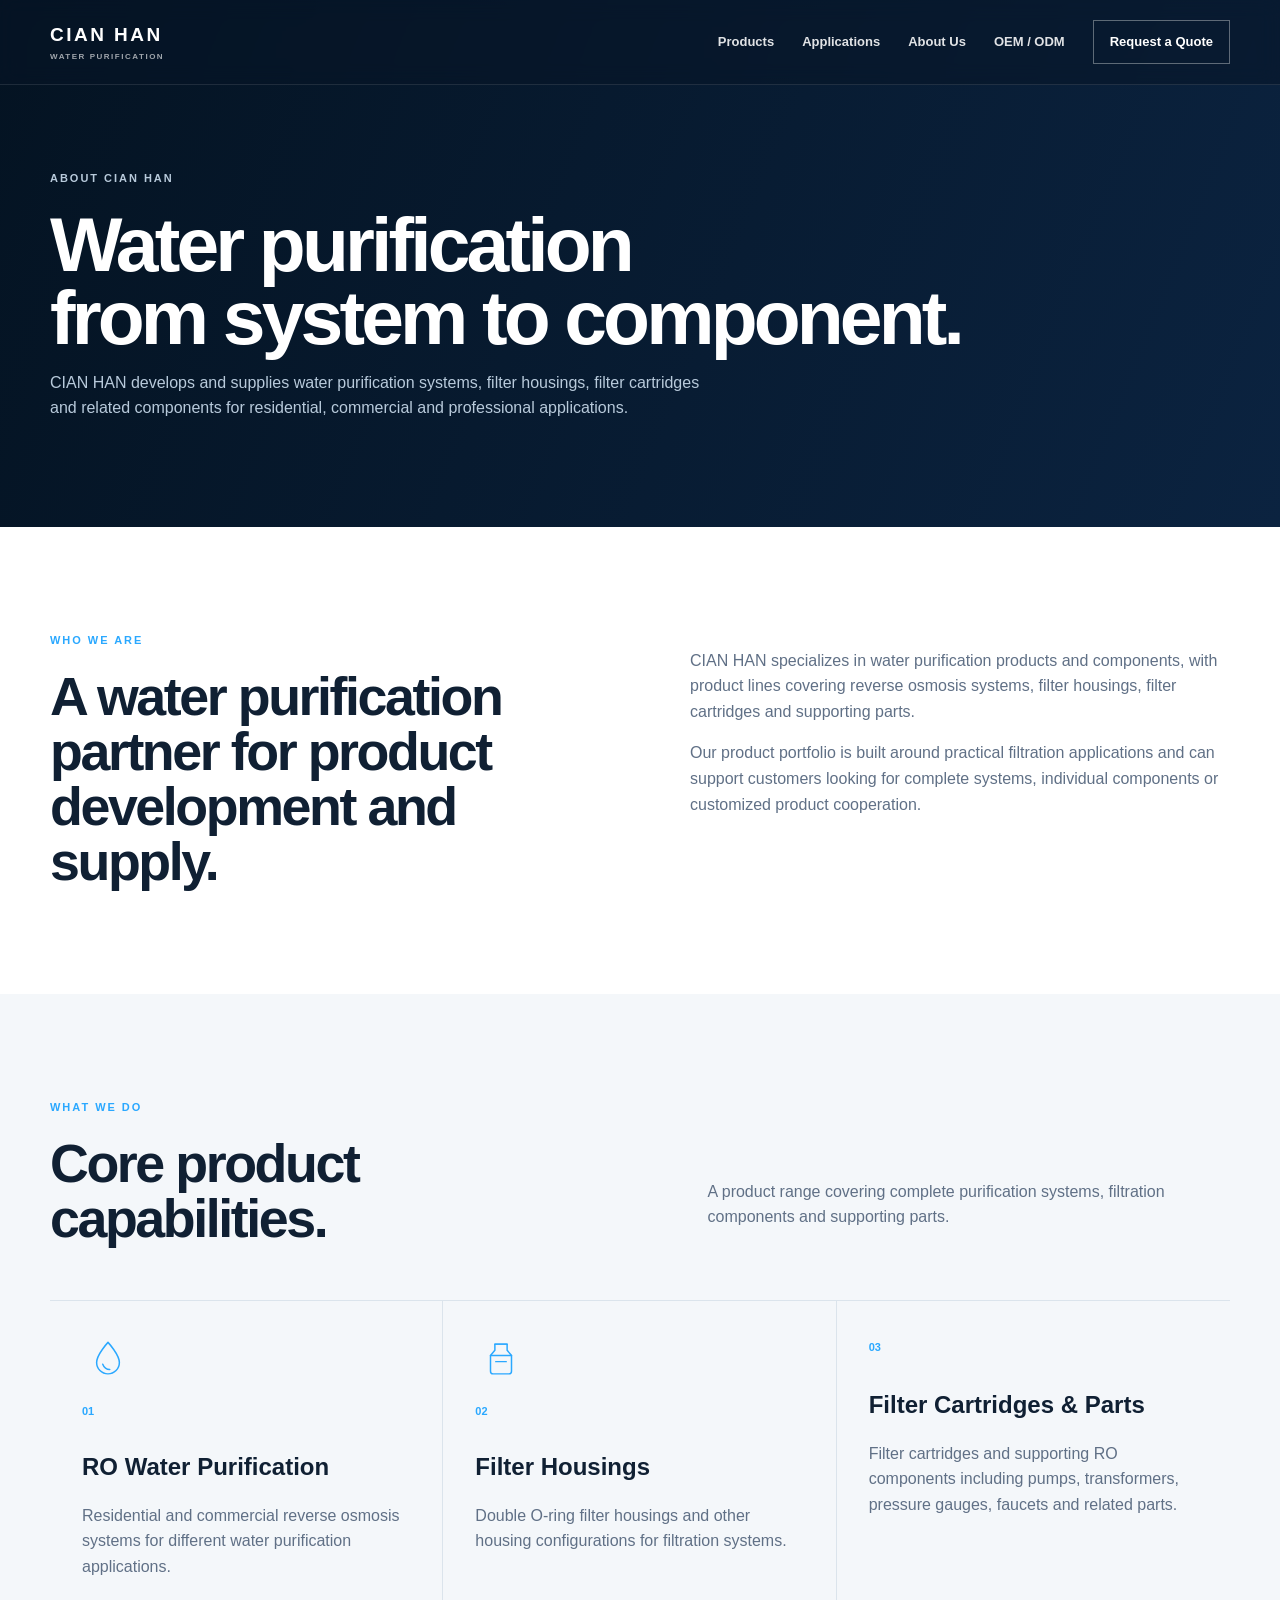
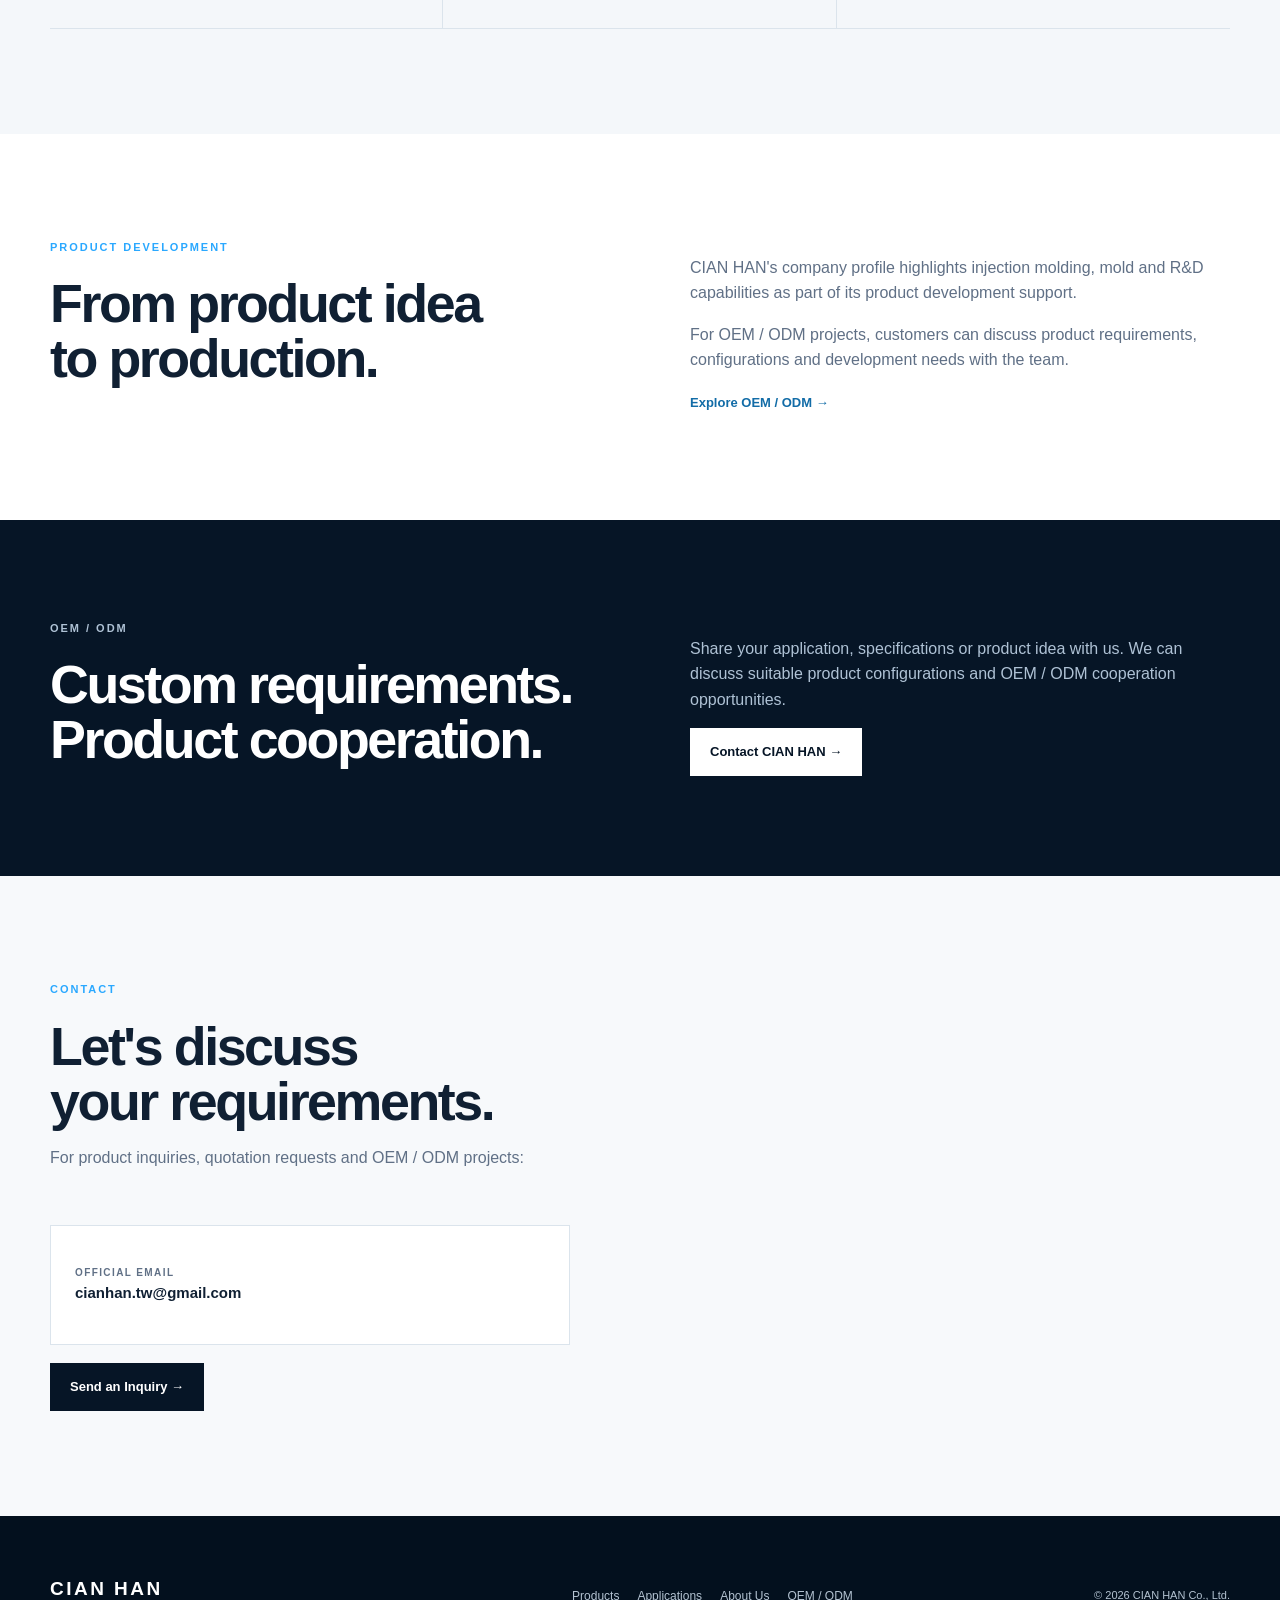
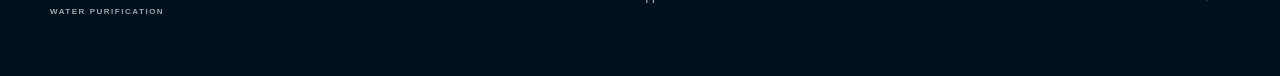
==== about.html @ 54ba876b "Add files via upload" ====
<!doctype html><html lang="en"><head><meta charset="utf-8"><meta name="viewport" content="width=device-width,initial-scale=1"><meta name="description" content="CIAN HAN develops and supplies water purification systems, filter housings, filter cartridges and OEM / ODM solutions."><title>About Us | CIAN HAN</title><link rel="stylesheet" href="style.css"></head><body><header class="site-header"><div class="container header-inner"><a class="brand" href="index.html"><span class="brand-main">CIAN HAN</span><span class="brand-sub">WATER PURIFICATION</span></a><button class="menu-toggle" aria-label="Open menu" aria-expanded="false"><span></span><span></span><span></span></button><nav class="site-nav"><a href="products.html">Products</a><a href="index.html#applications">Applications</a><a href="about.html">About Us</a><a href="oem.html">OEM / ODM</a><a class="nav-quote" href="index.html#contact">Request a Quote</a></nav></div></header><main><section class="products-hero"><div class="container"><p class="eyebrow">ABOUT CIAN HAN</p><h1>Water purification<br>from system to component.</h1><p>CIAN HAN develops and supplies water purification systems, filter housings, filter cartridges and related components for residential, commercial and professional applications.</p></div></section><section class="section"><div class="container split-section"><div><p class="section-label">WHO WE ARE</p><h2>A water purification partner for product development and supply.</h2></div><div class="split-copy"><p>CIAN HAN specializes in water purification products and components, with product lines covering reverse osmosis systems, filter housings, filter cartridges and supporting parts.</p><p>Our product portfolio is built around practical filtration applications and can support customers looking for complete systems, individual components or customized product cooperation.</p></div></div></section><section class="section applications-section"><div class="container"><div class="section-heading"><div><p class="section-label">WHAT WE DO</p><h2>Core product<br>capabilities.</h2></div><p class="section-intro">A product range covering complete purification systems, filtration components and supporting parts.</p></div><div class="application-grid"><article class="application-card"><div class="simple-icon" aria-hidden="true"><svg viewBox="0 0 48 48"><path d="M24 5S11 19 11 28a13 13 0 0 0 26 0C37 19 24 5 24 5Z"/><path d="M18 30c1.5 4 4.5 6 8 6"/></svg></div><span>01</span><h3>RO Water Purification</h3><p>Residential and commercial reverse osmosis systems for different water purification applications.</p></article><article class="application-card"><div class="simple-icon" aria-hidden="true"><svg viewBox="0 0 48 48"><path d="M17 7h14v7l5 6v18a3 3 0 0 1-3 3H15a3 3 0 0 1-3-3V20l5-6V7Z"/><path d="M12 20h24M17 7h14M18 27h12"/></svg></div><span>02</span><h3>Filter Housings</h3><p>Double O-ring filter housings and other housing configurations for filtration systems.</p></article><article class="application-card"><span>03</span><h3>Filter Cartridges & Parts</h3><p>Filter cartridges and supporting RO components including pumps, transformers, pressure gauges, faucets and related parts.</p></article></div></div></section><section class="section"><div class="container split-section"><div><p class="section-label">PRODUCT DEVELOPMENT</p><h2>From product idea<br>to production.</h2></div><div class="split-copy"><p>CIAN HAN's company profile highlights injection molding, mold and R&amp;D capabilities as part of its product development support.</p><p>For OEM / ODM projects, customers can discuss product requirements, configurations and development needs with the team.</p><a class="text-link" href="oem.html">Explore OEM / ODM →</a></div></div></section><section class="oem-section"><div class="container oem-inner"><div><p class="section-label">OEM / ODM</p><h2>Custom requirements.<br>Product cooperation.</h2></div><div><p>Share your application, specifications or product idea with us. We can discuss suitable product configurations and OEM / ODM cooperation opportunities.</p><a class="btn btn-light" href="mailto:cianhan.tw@gmail.com?subject=CIAN%20HAN%20OEM%20%2F%20ODM%20Inquiry">Contact CIAN HAN →</a></div></div></section><section class="section contact-section"><div class="container"><div class="contact-heading"><p class="section-label">CONTACT</p><h2>Let's discuss<br>your requirements.</h2><p>For product inquiries, quotation requests and OEM / ODM projects:</p></div><div class="contact-grid"><a class="contact-item" href="mailto:cianhan.tw@gmail.com"><span>OFFICIAL EMAIL</span><strong>cianhan.tw@gmail.com</strong></a></div><a class="btn contact-button" href="mailto:cianhan.tw@gmail.com?subject=CIAN%20HAN%20Inquiry">Send an Inquiry →</a></div></section></main><footer class="site-footer"><div class="container footer-inner"><a class="brand footer-brand" href="index.html"><span class="brand-main">CIAN HAN</span><span class="brand-sub">WATER PURIFICATION</span></a><div class="footer-links"><a href="products.html">Products</a><a href="index.html#applications">Applications</a><a href="about.html">About Us</a><a href="oem.html">OEM / ODM</a></div><p>© 2026 CIAN HAN Co., Ltd.</p></div></footer><script src="products-data.js"></script><script src="script.js"></script></body></html>
---- style.css ----
*{box-sizing:border-box}html{scroll-behavior:smooth}body{margin:0;font-family:Inter,ui-sans-serif,-apple-system,BlinkMacSystemFont,"Segoe UI",Roboto,Arial,sans-serif;color:#102033;background:#fff;line-height:1.6}a{color:inherit;text-decoration:none}.container{width:min(1180px,calc(100% - 48px));margin:auto}:root{--navy:#061526;--blue:#2aa8ff;--ink:#102033;--muted:#607086;--line:#dbe4ec;--light:#f4f7fa}.site-header{position:absolute;inset:0 0 auto;z-index:20;color:#fff;background:rgba(6,21,38,.5);border-bottom:1px solid rgba(255,255,255,.1);backdrop-filter:blur(10px)}.header-inner{min-height:84px;display:flex;align-items:center;justify-content:space-between;gap:40px}.brand{display:flex;flex-direction:column;gap:1px}.brand-main{font-size:19px;font-weight:800;letter-spacing:.13em}.brand-sub{font-size:8px;font-weight:700;letter-spacing:.19em;opacity:.62}.site-nav{display:flex;gap:28px;align-items:center;font-size:13px;font-weight:650}.site-nav a{opacity:.88}.site-nav a:hover{color:#8bcfff}.nav-quote{padding:11px 16px;border:1px solid rgba(255,255,255,.35);opacity:1!important}.menu-toggle{display:none;width:42px;height:42px;background:none;border:1px solid rgba(255,255,255,.3)}.menu-toggle span{display:block;height:1px;background:#fff;margin:5px}.hero{min-height:720px;position:relative;overflow:hidden;color:#fff;background:radial-gradient(circle at 75% 40%,rgba(37,125,194,.28),transparent 28%),linear-gradient(112deg,#041322,#071a30 45%,#0d3156)}.hero-grid{position:absolute;inset:0;opacity:.22;background-image:linear-gradient(rgba(255,255,255,.08) 1px,transparent 1px),linear-gradient(90deg,rgba(255,255,255,.08) 1px,transparent 1px);background-size:52px 52px}.hero-inner{position:relative;min-height:720px;display:grid;grid-template-columns:1fr .9fr;align-items:center;gap:60px;padding-top:84px}.hero-copy{padding:60px 0}.eyebrow,.section-label{margin:0 0 20px;color:var(--blue);font-size:11px;font-weight:800;letter-spacing:.18em}.hero h1{margin:0;font-size:clamp(52px,6vw,84px);line-height:.94;letter-spacing:-.055em}.hero-text{max-width:620px;margin:28px 0;color:#c5d5e7;font-size:16px;line-height:1.75}.hero-actions{display:flex;gap:10px;margin-top:38px;flex-wrap:wrap}.btn{display:inline-flex;align-items:center;justify-content:center;min-height:48px;padding:0 19px;font-size:13px;font-weight:750;border:1px solid transparent;transition:.2s}.btn:hover{transform:translateY(-2px)}.btn-primary{background:#fff;color:#03111f}.btn-primary span{margin-left:18px}.btn-ghost{color:#fff;border-color:rgba(255,255,255,.28)}.hero-note{color:#8fa9c3;font-size:12px}.hero-visual{position:relative;min-height:430px}.hero-visual:before,.hero-visual:after{content:"";position:absolute;border:1px solid rgba(139,207,255,.2);border-radius:50%}.hero-visual:before{width:430px;height:430px;right:6%;top:50%;transform:translateY(-50%)}.hero-visual:after{width:290px;height:290px;right:19%;top:50%;transform:translateY(-50%)}.hero-product{position:absolute;inset:10%;display:flex;align-items:center;justify-content:center;z-index:2}.hero-product img{max-width:75%;max-height:360px;object-fit:contain;filter:drop-shadow(0 25px 25px rgba(0,0,0,.28))}.facts{border-bottom:1px solid var(--line)}.facts-grid{display:grid;grid-template-columns:repeat(4,1fr);min-height:104px}.fact{display:flex;align-items:center;gap:14px;padding:20px 28px;border-right:1px solid var(--line)}.fact:first-child{padding-left:0}.fact:last-child{border:0}.fact strong{font-size:18px}.fact span{color:var(--muted);font-size:12px}.section{padding:105px 0}.section-heading{display:grid;grid-template-columns:1.05fr .95fr;gap:80px;align-items:end;margin-bottom:54px}.section-heading h2,.split-section h2,.oem-inner h2,.contact-heading h2{margin:0;font-size:clamp(38px,4.2vw,58px);line-height:1.02;letter-spacing:-.045em}.section-intro{max-width:480px;color:var(--muted)}.category-grid,.product-grid{display:grid;grid-template-columns:repeat(4,1fr);gap:14px}.category-card,.product-card{display:flex;flex-direction:column;border:1px solid var(--line);background:#fff;transition:.2s;overflow:hidden}.category-card{min-height:440px;background:var(--light);position:relative}.category-card:hover,.product-card:hover{transform:translateY(-4px);border-color:#9eb5c9}.card-number{position:absolute;top:18px;left:18px;z-index:2;color:var(--blue);font-size:11px;font-weight:800}.image-frame{height:250px;display:flex;align-items:center;justify-content:center;background:linear-gradient(135deg,#fff,#e8eef3);border-bottom:1px solid var(--line)}.image-frame img{width:100%;height:100%;object-fit:contain;padding:22px}.card-content,.product-info{padding:22px}.card-content{display:flex;flex:1;flex-direction:column}.card-content h3,.product-info h3{margin:0 0 9px;font-size:19px;line-height:1.15}.card-content p,.product-info p{margin:0;color:var(--muted);font-size:13px}.card-link{margin-top:auto;padding-top:18px;color:#126ca7;font-size:12px;font-weight:800}.featured{display:grid;grid-template-columns:190px 1fr auto;gap:30px;align-items:center;margin-top:15px;padding:25px 0;border-top:1px solid var(--line);border-bottom:1px solid var(--line)}.featured .section-label{margin-bottom:8px}.featured-category{margin:0;font-size:13px;font-weight:750}.model-list{display:flex;flex-wrap:wrap;gap:8px}.model-list span{padding:8px 11px;border:1px solid var(--line);color:var(--muted);font-size:11px;font-weight:700}.text-link{color:#126ca7;font-size:13px;font-weight:800}.applications-section{background:var(--light)}.application-grid{display:grid;grid-template-columns:repeat(3,1fr);border-top:1px solid var(--line);border-bottom:1px solid var(--line)}.application-card{min-height:260px;padding:32px;border-right:1px solid var(--line)}.application-card:last-child{border:0}.application-card>span{color:var(--blue);font-size:11px;font-weight:800}.application-card h3{margin:60px 0 10px;font-size:24px}.application-card p,.split-copy p,.oem-inner p,.contact-heading p:last-child{color:var(--muted)}.split-section,.oem-inner{display:grid;grid-template-columns:1fr 1fr;gap:100px}.split-copy{max-width:560px}.oem-section{padding:100px 0;color:#fff;background:var(--navy)}.oem-inner h2{color:#fff}.oem-inner p{max-width:510px;color:#afc2d5}.btn-light{background:#fff;color:var(--navy)}.contact-section{background:#f7f9fb}.contact-grid{display:grid;grid-template-columns:minmax(0,520px);gap:14px;margin-top:55px}.contact-item{min-height:120px;padding:24px;border:1px solid var(--line);background:#fff;display:flex;flex-direction:column;justify-content:center}.contact-item span{font-size:10px;font-weight:800;color:var(--muted);letter-spacing:.14em}.contact-item strong{font-size:15px}.contact-button{margin-top:18px;background:var(--navy);color:#fff}.site-footer{color:#b3c2d1;background:#03101e}.footer-inner{min-height:160px;display:grid;grid-template-columns:1fr 1fr auto;align-items:center;gap:30px}.footer-brand{color:#fff}.footer-links{display:flex;gap:18px;flex-wrap:wrap;font-size:12px}.footer-inner>p{font-size:11px}.products-hero{padding:170px 0 90px;color:#fff;background:linear-gradient(112deg,#041322,#0b2340)}.products-hero h1{margin:0;font-size:clamp(50px,6vw,78px);line-height:.95;letter-spacing:-.05em}.products-hero p{max-width:650px;color:#b8cadb}.catalog-nav{position:sticky;top:0;z-index:10;background:rgba(255,255,255,.96);border-bottom:1px solid var(--line);backdrop-filter:blur(10px)}.catalog-nav .container{display:flex;gap:24px;overflow:auto}.catalog-nav a{padding:16px 0;white-space:nowrap;color:var(--muted);font-size:12px;font-weight:800}.catalog-section{padding:78px 0 30px}.catalog-section h2{margin:0 0 8px;font-size:36px}.catalog-section>p{color:var(--muted);margin:0 0 28px}.product-code{color:#1880c1;font-size:10px;font-weight:800;letter-spacing:.1em}.product-info h3{margin-top:7px}.product-detail{padding:150px 0 100px}.detail-grid{display:grid;grid-template-columns:1fr 1fr;gap:70px}.detail-image{min-height:520px;background:var(--light);border:1px solid var(--line);display:flex;align-items:center;justify-content:center}.detail-image img{width:100%;height:100%;max-height:600px;object-fit:contain;padding:40px}.detail-copy h1{margin:0 0 18px;font-size:clamp(42px,5vw,68px);line-height:.98;letter-spacing:-.05em}.detail-copy>p:not(.section-label){color:var(--muted)}.detail-meta{margin-top:32px;border-top:1px solid var(--line)}.detail-meta div{display:flex;justify-content:space-between;gap:30px;padding:14px 0;border-bottom:1px solid var(--line);font-size:13px}.detail-meta span{color:var(--muted)}.back-link{display:inline-block;margin-bottom:35px;color:#126ca7;font-size:13px;font-weight:800}@media(max-width:980px){.site-nav{gap:18px}.hero-inner{grid-template-columns:1fr}.hero-visual{display:none}.category-grid,.product-grid{grid-template-columns:repeat(2,1fr)}.section-heading,.split-section,.oem-inner,.detail-grid{grid-template-columns:1fr;gap:30px}.application-grid{grid-template-columns:1fr}.application-card{border-right:0;border-bottom:1px solid var(--line)}.application-card:last-child{border:0}.featured{grid-template-columns:1fr}.contact-grid{grid-template-columns:1fr}.footer-inner{grid-template-columns:1fr;padding:38px 0}}@media(max-width:720px){.container{width:min(100% - 32px,1180px)}.header-inner{min-height:72px}.menu-toggle{display:block}.site-nav{position:absolute;top:72px;left:16px;right:16px;display:none;flex-direction:column;gap:0;padding:8px;background:rgba(3,16,30,.98)}.site-nav.is-open{display:flex}.site-nav a{padding:13px 14px}.hero,.hero-inner{min-height:680px}.hero h1{font-size:clamp(45px,13vw,68px)}.facts-grid{grid-template-columns:repeat(2,1fr)}.fact,.fact:first-child{padding:20px 16px}.fact:nth-child(2){border-right:0}.fact:nth-child(-n+2){border-bottom:1px solid var(--line)}.section{padding:76px 0}.category-grid,.product-grid{grid-template-columns:1fr}.products-hero{padding:130px 0 70px}.product-detail{padding-top:120px}}

.detail-copy h2{font-size:1.05rem;margin:28px 0 10px;color:#0b4f8a}

.simple-icon{width:52px;height:52px;margin-bottom:18px;color:#2aa8ff;display:flex;align-items:center;justify-content:center}.simple-icon svg{width:42px;height:42px;fill:none;stroke:currentColor;stroke-width:1.7;stroke-linecap:round;stroke-linejoin:round}.application-card .simple-icon + span{display:block}.application-card h3{margin-top:28px}
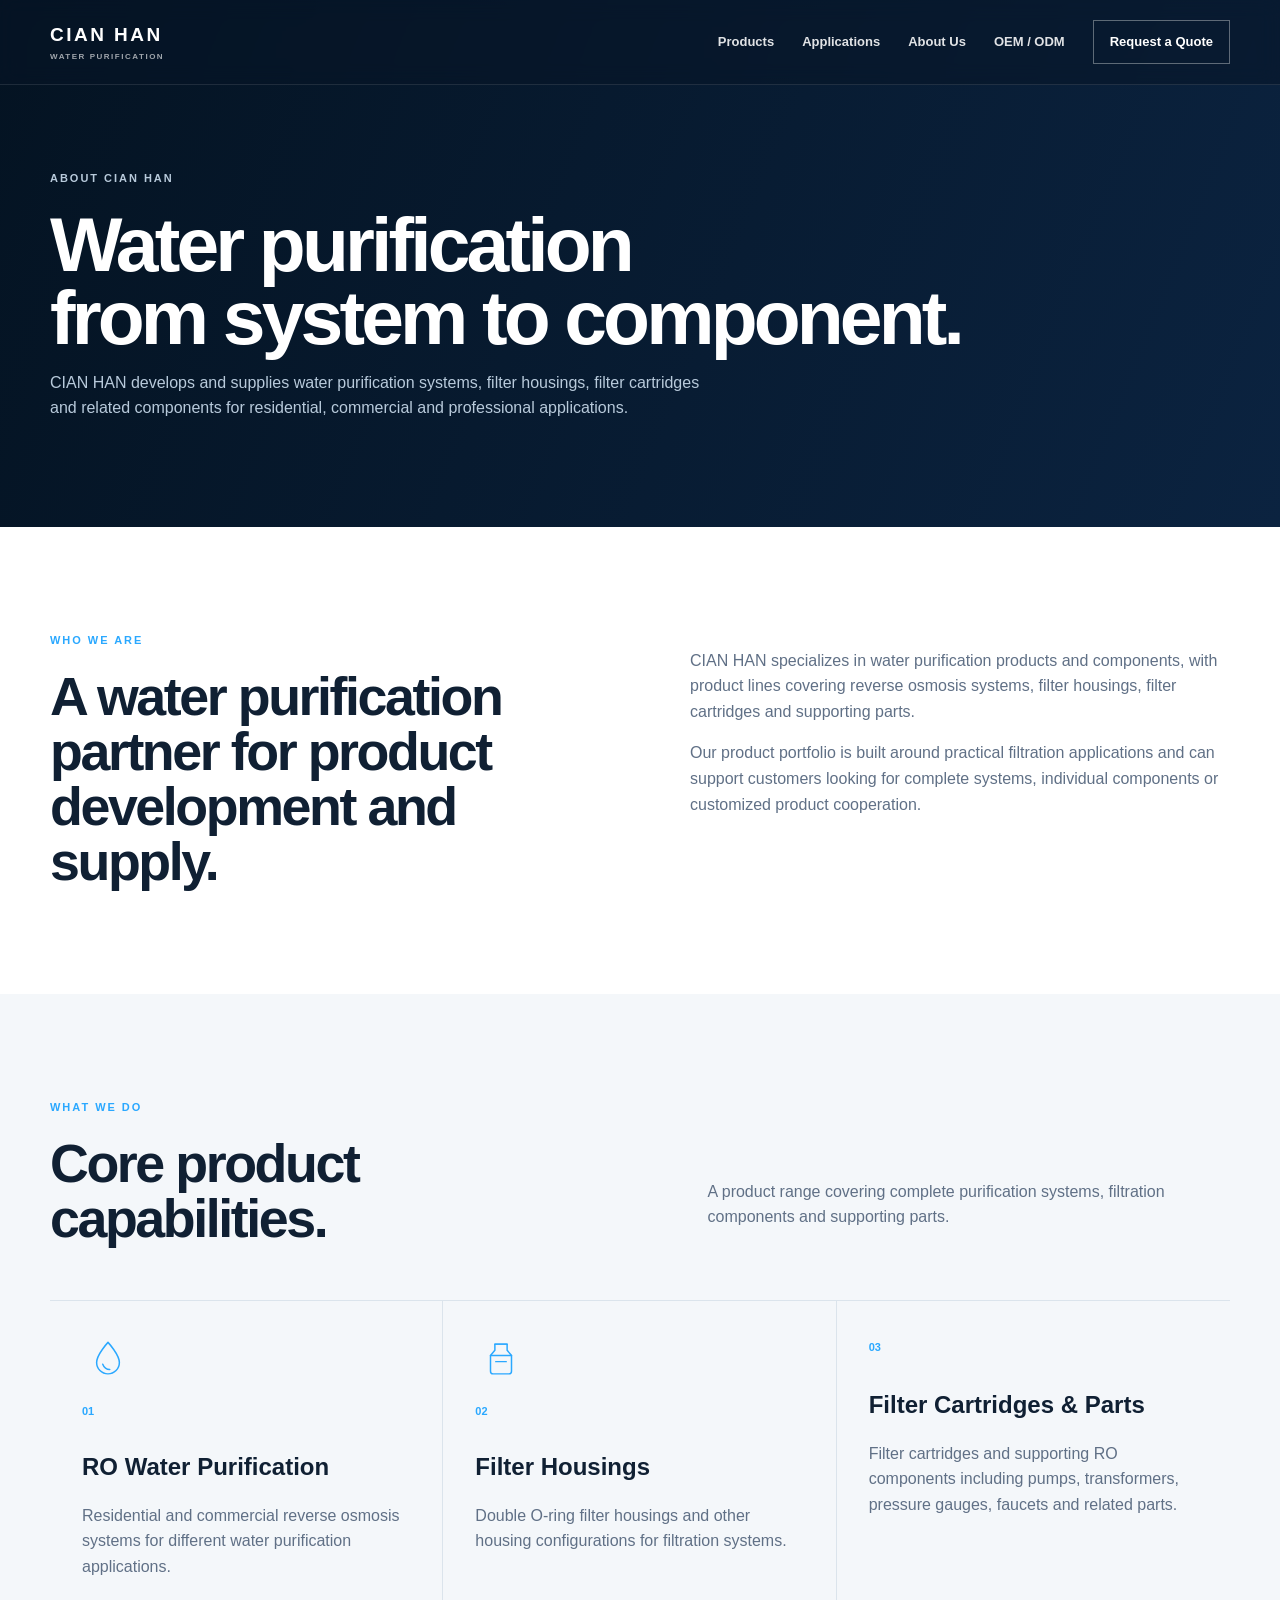
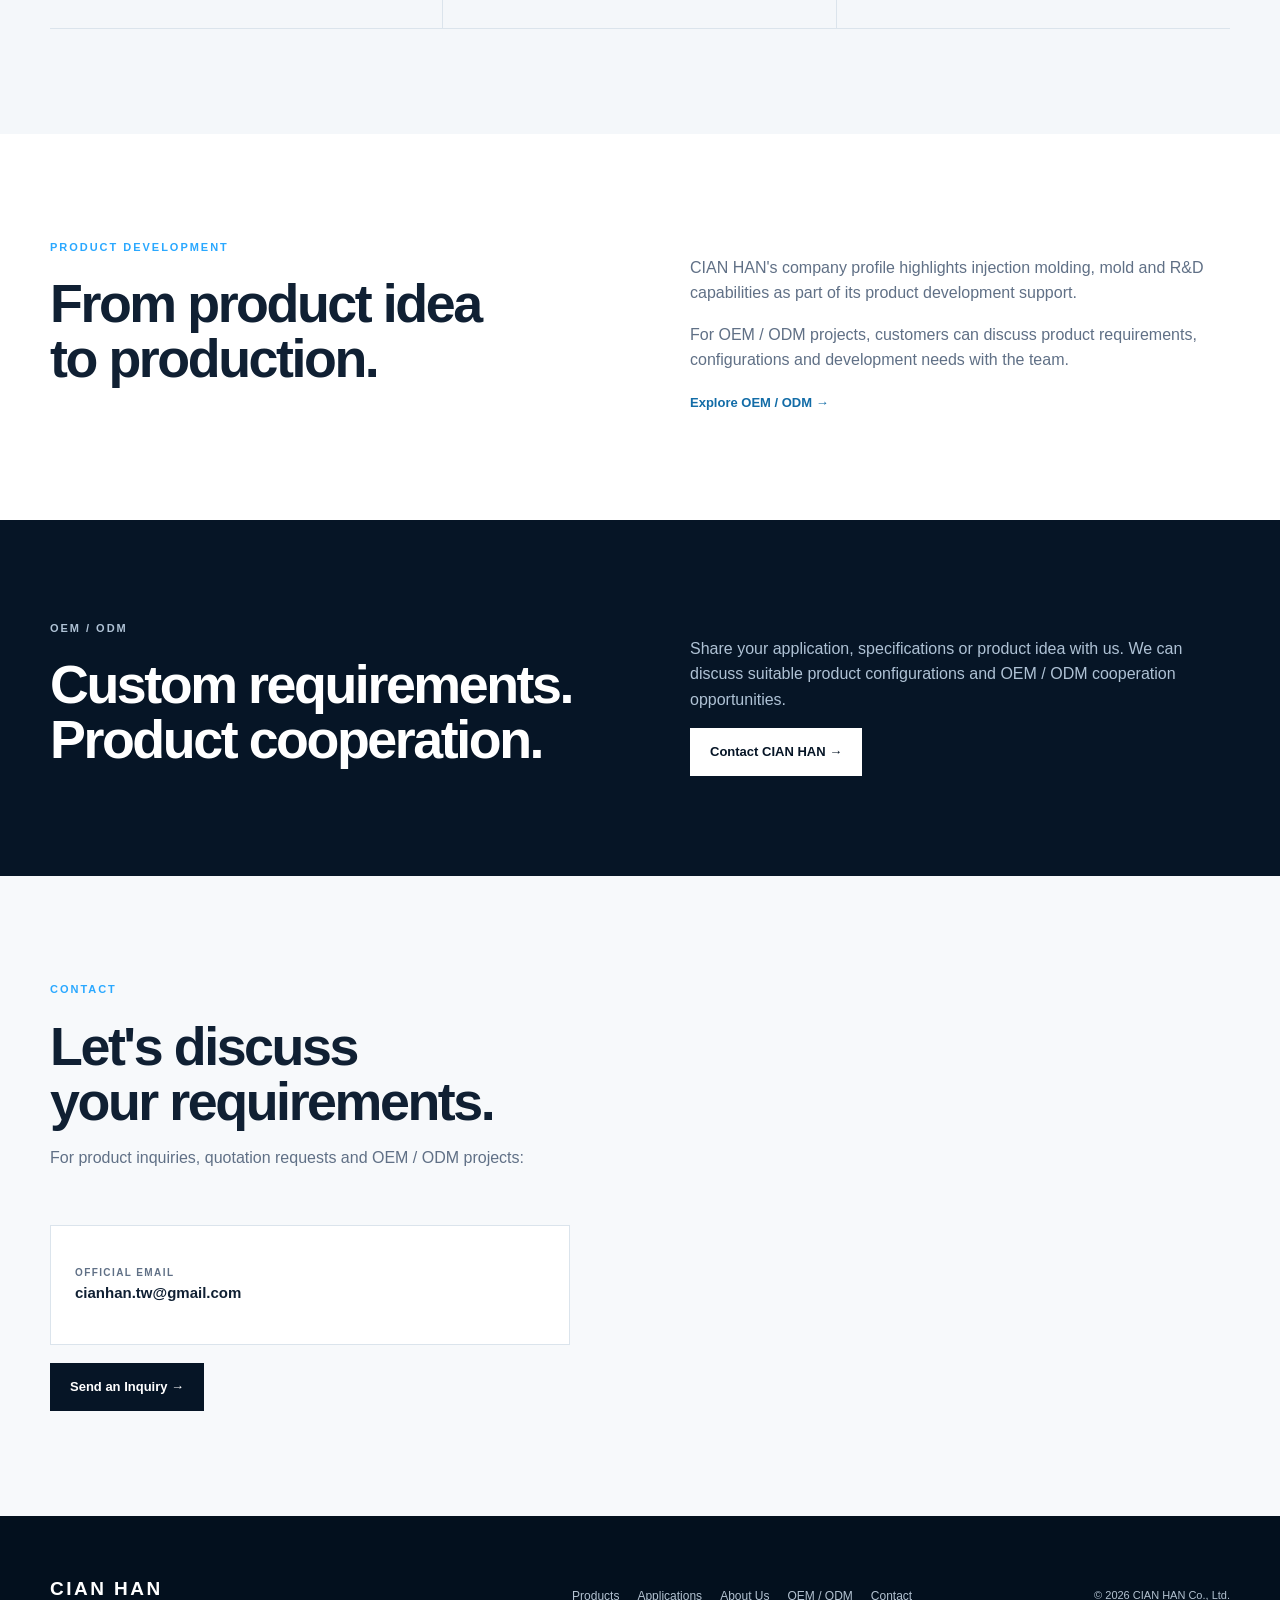
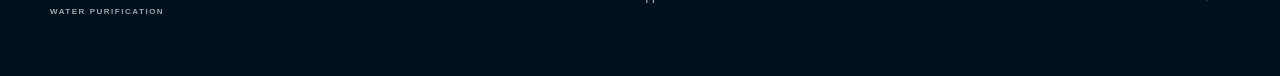
==== commit ee074e9e: "Add files via upload" ====
--- a/about.html
+++ b/about.html
@@ -1 +1 @@
-<!doctype html><html lang="en"><head><meta charset="utf-8"><meta name="viewport" content="width=device-width,initial-scale=1"><meta name="description" content="CIAN HAN develops and supplies water purification systems, filter housings, filter cartridges and OEM / ODM solutions."><title>About Us | CIAN HAN</title><link rel="stylesheet" href="style.css"></head><body><header class="site-header"><div class="container header-inner"><a class="brand" href="index.html"><span class="brand-main">CIAN HAN</span><span class="brand-sub">WATER PURIFICATION</span></a><button class="menu-toggle" aria-label="Open menu" aria-expanded="false"><span></span><span></span><span></span></button><nav class="site-nav"><a href="products.html">Products</a><a href="index.html#applications">Applications</a><a href="about.html">About Us</a><a href="oem.html">OEM / ODM</a><a class="nav-quote" href="index.html#contact">Request a Quote</a></nav></div></header><main><section class="products-hero"><div class="container"><p class="eyebrow">ABOUT CIAN HAN</p><h1>Water purification<br>from system to component.</h1><p>CIAN HAN develops and supplies water purification systems, filter housings, filter cartridges and related components for residential, commercial and professional applications.</p></div></section><section class="section"><div class="container split-section"><div><p class="section-label">WHO WE ARE</p><h2>A water purification partner for product development and supply.</h2></div><div class="split-copy"><p>CIAN HAN specializes in water purification products and components, with product lines covering reverse osmosis systems, filter housings, filter cartridges and supporting parts.</p><p>Our product portfolio is built around practical filtration applications and can support customers looking for complete systems, individual components or customized product cooperation.</p></div></div></section><section class="section applications-section"><div class="container"><div class="section-heading"><div><p class="section-label">WHAT WE DO</p><h2>Core product<br>capabilities.</h2></div><p class="section-intro">A product range covering complete purification systems, filtration components and supporting parts.</p></div><div class="application-grid"><article class="application-card"><div class="simple-icon" aria-hidden="true"><svg viewBox="0 0 48 48"><path d="M24 5S11 19 11 28a13 13 0 0 0 26 0C37 19 24 5 24 5Z"/><path d="M18 30c1.5 4 4.5 6 8 6"/></svg></div><span>01</span><h3>RO Water Purification</h3><p>Residential and commercial reverse osmosis systems for different water purification applications.</p></article><article class="application-card"><div class="simple-icon" aria-hidden="true"><svg viewBox="0 0 48 48"><path d="M17 7h14v7l5 6v18a3 3 0 0 1-3 3H15a3 3 0 0 1-3-3V20l5-6V7Z"/><path d="M12 20h24M17 7h14M18 27h12"/></svg></div><span>02</span><h3>Filter Housings</h3><p>Double O-ring filter housings and other housing configurations for filtration systems.</p></article><article class="application-card"><span>03</span><h3>Filter Cartridges & Parts</h3><p>Filter cartridges and supporting RO components including pumps, transformers, pressure gauges, faucets and related parts.</p></article></div></div></section><section class="section"><div class="container split-section"><div><p class="section-label">PRODUCT DEVELOPMENT</p><h2>From product idea<br>to production.</h2></div><div class="split-copy"><p>CIAN HAN's company profile highlights injection molding, mold and R&amp;D capabilities as part of its product development support.</p><p>For OEM / ODM projects, customers can discuss product requirements, configurations and development needs with the team.</p><a class="text-link" href="oem.html">Explore OEM / ODM →</a></div></div></section><section class="oem-section"><div class="container oem-inner"><div><p class="section-label">OEM / ODM</p><h2>Custom requirements.<br>Product cooperation.</h2></div><div><p>Share your application, specifications or product idea with us. We can discuss suitable product configurations and OEM / ODM cooperation opportunities.</p><a class="btn btn-light" href="mailto:cianhan.tw@gmail.com?subject=CIAN%20HAN%20OEM%20%2F%20ODM%20Inquiry">Contact CIAN HAN →</a></div></div></section><section class="section contact-section"><div class="container"><div class="contact-heading"><p class="section-label">CONTACT</p><h2>Let's discuss<br>your requirements.</h2><p>For product inquiries, quotation requests and OEM / ODM projects:</p></div><div class="contact-grid"><a class="contact-item" href="mailto:cianhan.tw@gmail.com"><span>OFFICIAL EMAIL</span><strong>cianhan.tw@gmail.com</strong></a></div><a class="btn contact-button" href="mailto:cianhan.tw@gmail.com?subject=CIAN%20HAN%20Inquiry">Send an Inquiry →</a></div></section></main><footer class="site-footer"><div class="container footer-inner"><a class="brand footer-brand" href="index.html"><span class="brand-main">CIAN HAN</span><span class="brand-sub">WATER PURIFICATION</span></a><div class="footer-links"><a href="products.html">Products</a><a href="index.html#applications">Applications</a><a href="about.html">About Us</a><a href="oem.html">OEM / ODM</a></div><p>© 2026 CIAN HAN Co., Ltd.</p></div></footer><script src="products-data.js"></script><script src="script.js"></script></body></html>+<!doctype html><html lang="en"><head><meta charset="utf-8"><meta name="viewport" content="width=device-width,initial-scale=1"><meta name="description" content="CIAN HAN develops and supplies water purification systems, filter housings, filter cartridges and OEM / ODM solutions."><title>About Us | CIAN HAN</title><link rel="stylesheet" href="style.css"></head><body><header class="site-header"><div class="container header-inner"><a class="brand" href="index.html"><span class="brand-main">CIAN HAN</span><span class="brand-sub">WATER PURIFICATION</span></a><button class="menu-toggle" aria-label="Open menu" aria-expanded="false"><span></span><span></span><span></span></button><nav class="site-nav"><a href="products.html">Products</a><a href="index.html#applications">Applications</a><a href="about.html">About Us</a><a href="oem.html">OEM / ODM</a><a class="nav-quote" href="contact.html">Request a Quote</a></nav></div></header><main><section class="products-hero"><div class="container"><p class="eyebrow">ABOUT CIAN HAN</p><h1>Water purification<br>from system to component.</h1><p>CIAN HAN develops and supplies water purification systems, filter housings, filter cartridges and related components for residential, commercial and professional applications.</p></div></section><section class="section"><div class="container split-section"><div><p class="section-label">WHO WE ARE</p><h2>A water purification partner for product development and supply.</h2></div><div class="split-copy"><p>CIAN HAN specializes in water purification products and components, with product lines covering reverse osmosis systems, filter housings, filter cartridges and supporting parts.</p><p>Our product portfolio is built around practical filtration applications and can support customers looking for complete systems, individual components or customized product cooperation.</p></div></div></section><section class="section applications-section"><div class="container"><div class="section-heading"><div><p class="section-label">WHAT WE DO</p><h2>Core product<br>capabilities.</h2></div><p class="section-intro">A product range covering complete purification systems, filtration components and supporting parts.</p></div><div class="application-grid"><article class="application-card"><div class="simple-icon" aria-hidden="true"><svg viewBox="0 0 48 48"><path d="M24 5S11 19 11 28a13 13 0 0 0 26 0C37 19 24 5 24 5Z"/><path d="M18 30c1.5 4 4.5 6 8 6"/></svg></div><span>01</span><h3>RO Water Purification</h3><p>Residential and commercial reverse osmosis systems for different water purification applications.</p></article><article class="application-card"><div class="simple-icon" aria-hidden="true"><svg viewBox="0 0 48 48"><path d="M17 7h14v7l5 6v18a3 3 0 0 1-3 3H15a3 3 0 0 1-3-3V20l5-6V7Z"/><path d="M12 20h24M17 7h14M18 27h12"/></svg></div><span>02</span><h3>Filter Housings</h3><p>Double O-ring filter housings and other housing configurations for filtration systems.</p></article><article class="application-card"><span>03</span><h3>Filter Cartridges & Parts</h3><p>Filter cartridges and supporting RO components including pumps, transformers, pressure gauges, faucets and related parts.</p></article></div></div></section><section class="section"><div class="container split-section"><div><p class="section-label">PRODUCT DEVELOPMENT</p><h2>From product idea<br>to production.</h2></div><div class="split-copy"><p>CIAN HAN's company profile highlights injection molding, mold and R&amp;D capabilities as part of its product development support.</p><p>For OEM / ODM projects, customers can discuss product requirements, configurations and development needs with the team.</p><a class="text-link" href="oem.html">Explore OEM / ODM →</a></div></div></section><section class="oem-section"><div class="container oem-inner"><div><p class="section-label">OEM / ODM</p><h2>Custom requirements.<br>Product cooperation.</h2></div><div><p>Share your application, specifications or product idea with us. We can discuss suitable product configurations and OEM / ODM cooperation opportunities.</p><a class="btn btn-light" href="mailto:cianhan.tw@gmail.com?subject=CIAN%20HAN%20OEM%20%2F%20ODM%20Inquiry">Contact CIAN HAN →</a></div></div></section><section class="section contact-section"><div class="container"><div class="contact-heading"><p class="section-label">CONTACT</p><h2>Let's discuss<br>your requirements.</h2><p>For product inquiries, quotation requests and OEM / ODM projects:</p></div><div class="contact-grid"><a class="contact-item" href="mailto:cianhan.tw@gmail.com"><span>OFFICIAL EMAIL</span><strong>cianhan.tw@gmail.com</strong></a></div><a class="btn contact-button" href="mailto:cianhan.tw@gmail.com?subject=CIAN%20HAN%20Inquiry">Send an Inquiry →</a></div></section></main><footer class="site-footer"><div class="container footer-inner"><a class="brand footer-brand" href="index.html"><span class="brand-main">CIAN HAN</span><span class="brand-sub">WATER PURIFICATION</span></a><div class="footer-links"><a href="products.html">Products</a><a href="index.html#applications">Applications</a><a href="about.html">About Us</a><a href="oem.html">OEM / ODM</a><a href="contact.html">Contact</a></div><p>© 2026 CIAN HAN Co., Ltd.</p></div></footer><script src="products-data.js"></script><script src="script.js"></script></body></html>
--- a/style.css
+++ b/style.css
@@ -3,3 +3,5 @@
 .detail-copy h2{font-size:1.05rem;margin:28px 0 10px;color:#0b4f8a}
 
 .simple-icon{width:52px;height:52px;margin-bottom:18px;color:#2aa8ff;display:flex;align-items:center;justify-content:center}.simple-icon svg{width:42px;height:42px;fill:none;stroke:currentColor;stroke-width:1.7;stroke-linecap:round;stroke-linejoin:round}.application-card .simple-icon + span{display:block}.application-card h3{margin-top:28px}
+
+.contact-page-grid{display:grid;grid-template-columns:1fr 1fr;gap:90px;align-items:center}.contact-lead{max-width:560px;color:var(--muted);font-size:15px;line-height:1.8}.contact-panel{padding:42px;border:1px solid var(--line);background:#fff;box-shadow:0 20px 50px rgba(6,21,38,.06)}.contact-panel>span{display:block;margin-top:8px;color:var(--muted);font-size:10px;font-weight:800;letter-spacing:.14em}.contact-panel>a:not(.btn){display:block;margin-top:10px;color:var(--ink);font-size:20px;font-weight:750}.contact-panel .contact-button{display:inline-flex;margin-top:28px}.contact-panel-icon{margin-bottom:5px}.contact-tips .application-card h3{margin-top:28px}@media(max-width:980px){.contact-page-grid{grid-template-columns:1fr;gap:35px}}
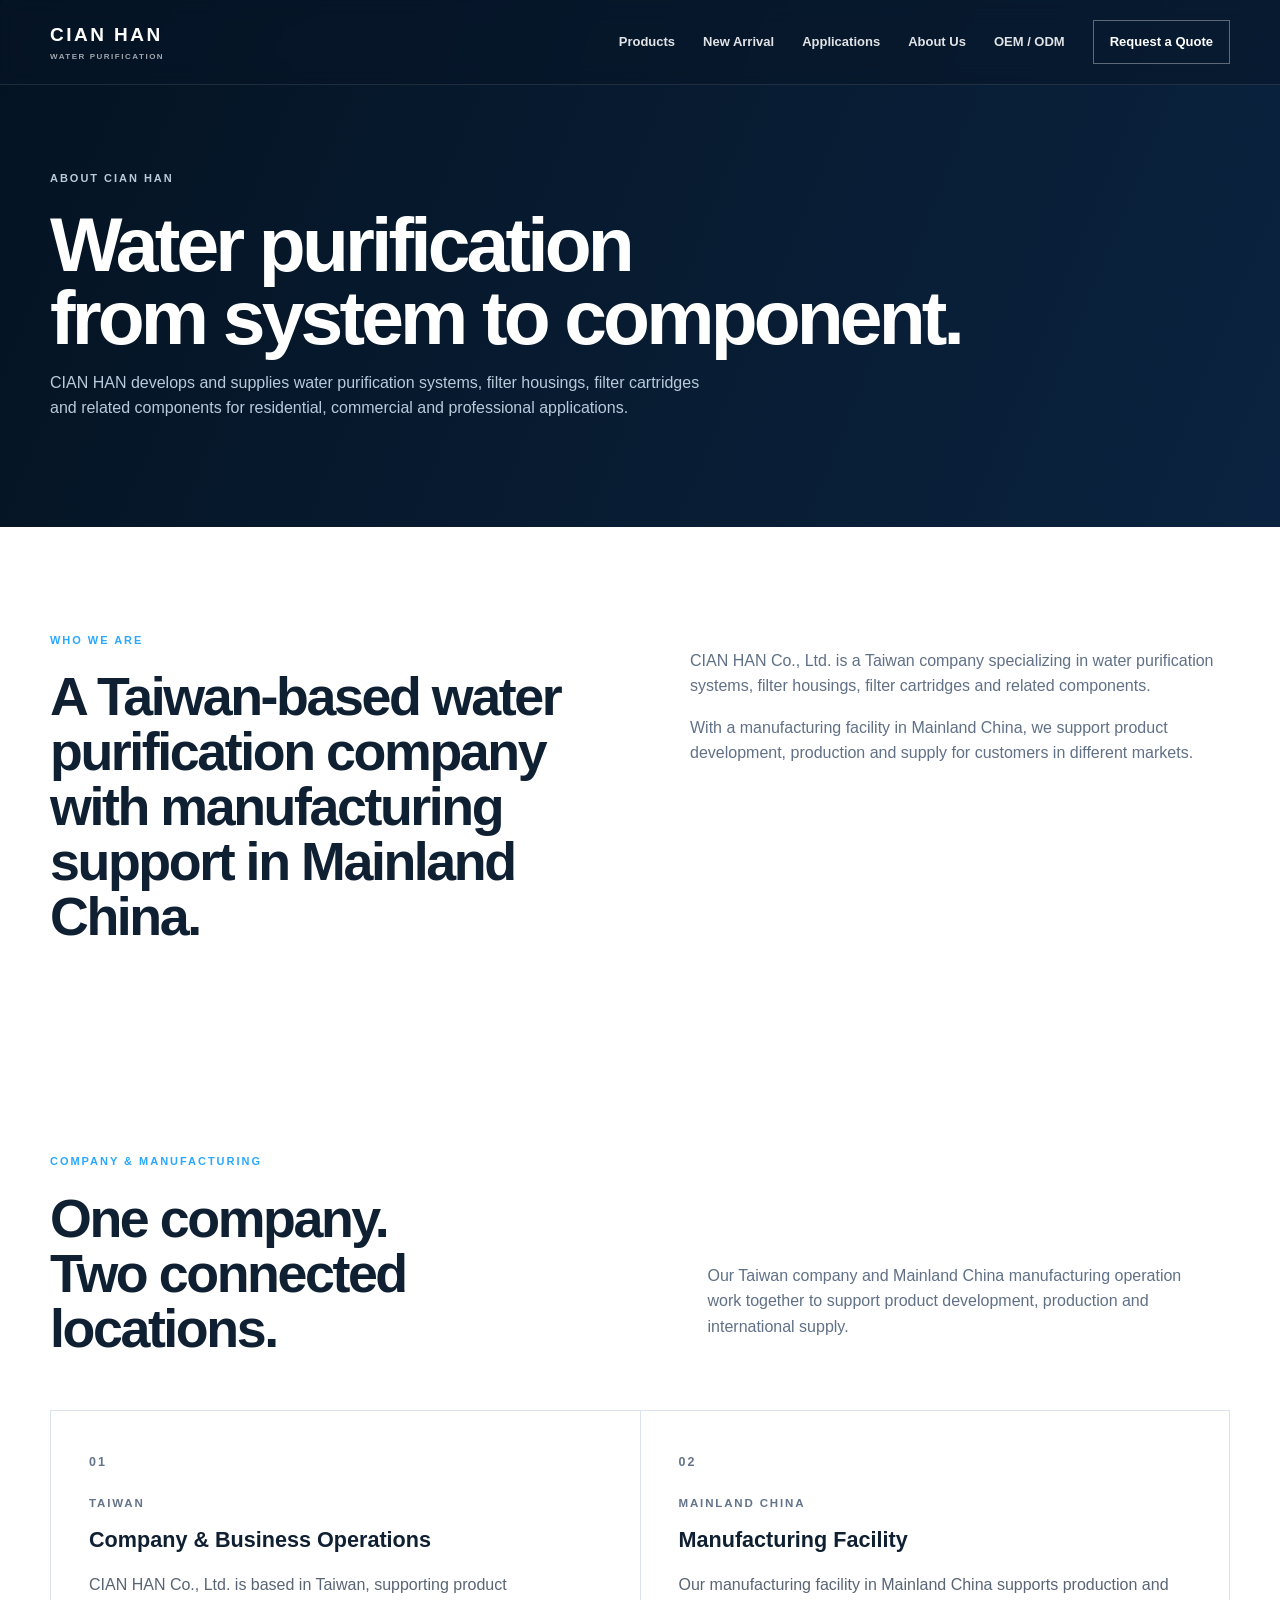
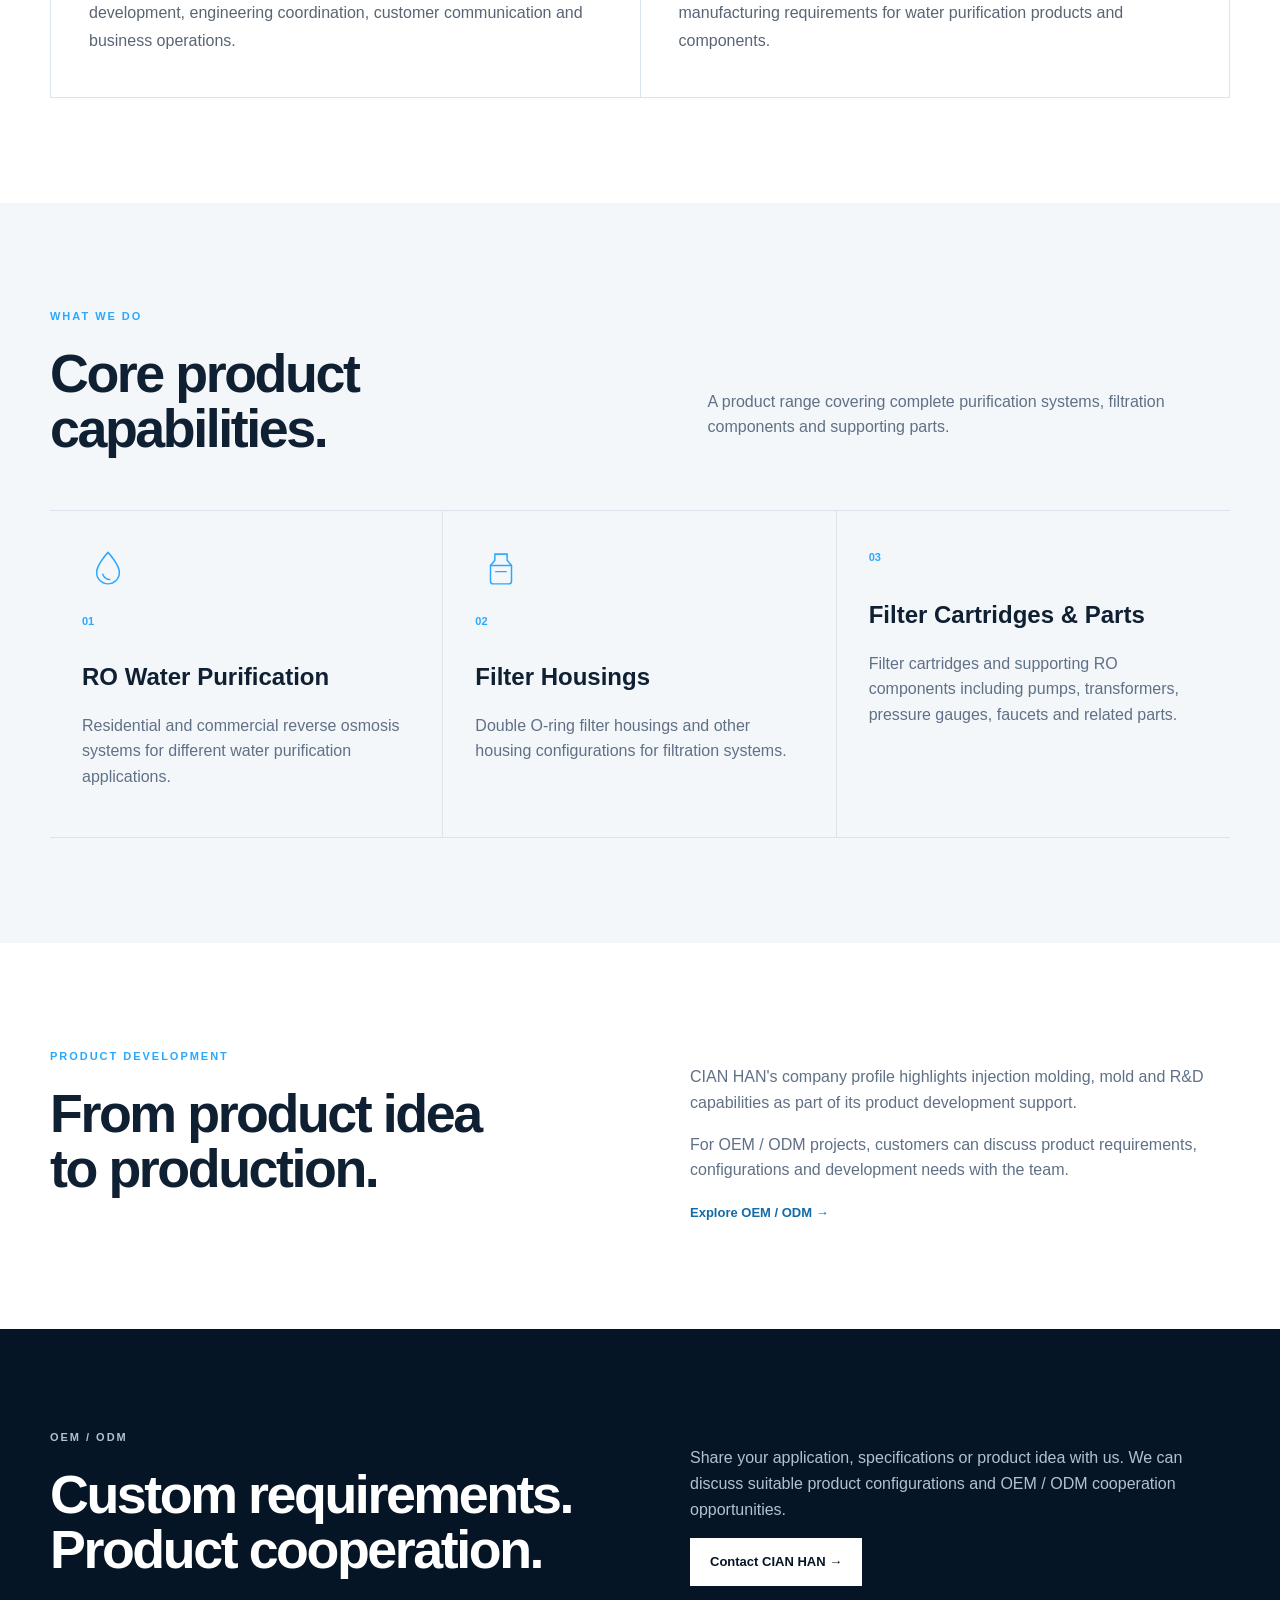
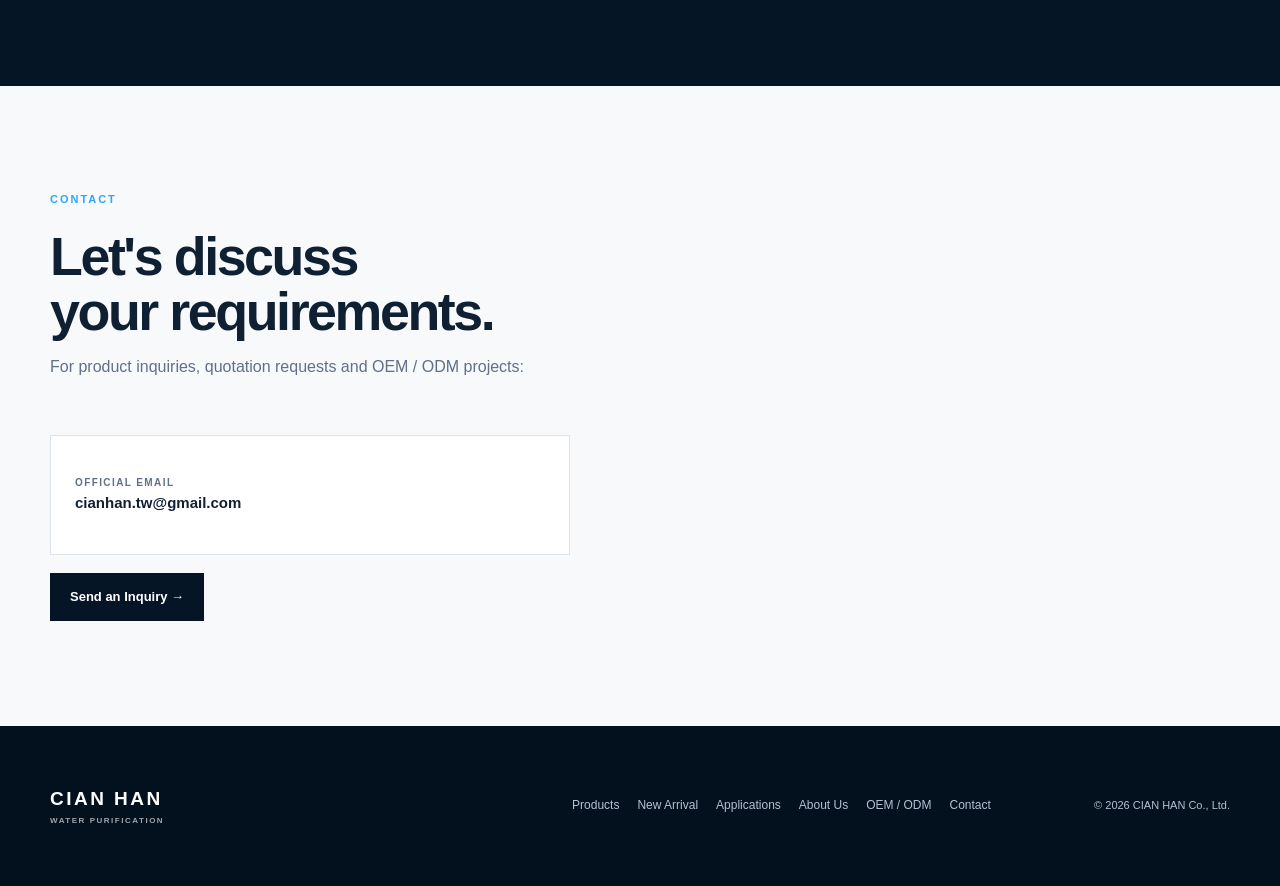
==== commit e976c784: "Add files via upload" ====
--- a/about.html
+++ b/about.html
@@ -1 +1 @@
-<!doctype html><html lang="en"><head><meta charset="utf-8"><meta name="viewport" content="width=device-width,initial-scale=1"><meta name="description" content="CIAN HAN develops and supplies water purification systems, filter housings, filter cartridges and OEM / ODM solutions."><title>About Us | CIAN HAN</title><link rel="stylesheet" href="style.css"></head><body><header class="site-header"><div class="container header-inner"><a class="brand" href="index.html"><span class="brand-main">CIAN HAN</span><span class="brand-sub">WATER PURIFICATION</span></a><button class="menu-toggle" aria-label="Open menu" aria-expanded="false"><span></span><span></span><span></span></button><nav class="site-nav"><a href="products.html">Products</a><a href="index.html#applications">Applications</a><a href="about.html">About Us</a><a href="oem.html">OEM / ODM</a><a class="nav-quote" href="contact.html">Request a Quote</a></nav></div></header><main><section class="products-hero"><div class="container"><p class="eyebrow">ABOUT CIAN HAN</p><h1>Water purification<br>from system to component.</h1><p>CIAN HAN develops and supplies water purification systems, filter housings, filter cartridges and related components for residential, commercial and professional applications.</p></div></section><section class="section"><div class="container split-section"><div><p class="section-label">WHO WE ARE</p><h2>A water purification partner for product development and supply.</h2></div><div class="split-copy"><p>CIAN HAN specializes in water purification products and components, with product lines covering reverse osmosis systems, filter housings, filter cartridges and supporting parts.</p><p>Our product portfolio is built around practical filtration applications and can support customers looking for complete systems, individual components or customized product cooperation.</p></div></div></section><section class="section applications-section"><div class="container"><div class="section-heading"><div><p class="section-label">WHAT WE DO</p><h2>Core product<br>capabilities.</h2></div><p class="section-intro">A product range covering complete purification systems, filtration components and supporting parts.</p></div><div class="application-grid"><article class="application-card"><div class="simple-icon" aria-hidden="true"><svg viewBox="0 0 48 48"><path d="M24 5S11 19 11 28a13 13 0 0 0 26 0C37 19 24 5 24 5Z"/><path d="M18 30c1.5 4 4.5 6 8 6"/></svg></div><span>01</span><h3>RO Water Purification</h3><p>Residential and commercial reverse osmosis systems for different water purification applications.</p></article><article class="application-card"><div class="simple-icon" aria-hidden="true"><svg viewBox="0 0 48 48"><path d="M17 7h14v7l5 6v18a3 3 0 0 1-3 3H15a3 3 0 0 1-3-3V20l5-6V7Z"/><path d="M12 20h24M17 7h14M18 27h12"/></svg></div><span>02</span><h3>Filter Housings</h3><p>Double O-ring filter housings and other housing configurations for filtration systems.</p></article><article class="application-card"><span>03</span><h3>Filter Cartridges & Parts</h3><p>Filter cartridges and supporting RO components including pumps, transformers, pressure gauges, faucets and related parts.</p></article></div></div></section><section class="section"><div class="container split-section"><div><p class="section-label">PRODUCT DEVELOPMENT</p><h2>From product idea<br>to production.</h2></div><div class="split-copy"><p>CIAN HAN's company profile highlights injection molding, mold and R&amp;D capabilities as part of its product development support.</p><p>For OEM / ODM projects, customers can discuss product requirements, configurations and development needs with the team.</p><a class="text-link" href="oem.html">Explore OEM / ODM →</a></div></div></section><section class="oem-section"><div class="container oem-inner"><div><p class="section-label">OEM / ODM</p><h2>Custom requirements.<br>Product cooperation.</h2></div><div><p>Share your application, specifications or product idea with us. We can discuss suitable product configurations and OEM / ODM cooperation opportunities.</p><a class="btn btn-light" href="mailto:cianhan.tw@gmail.com?subject=CIAN%20HAN%20OEM%20%2F%20ODM%20Inquiry">Contact CIAN HAN →</a></div></div></section><section class="section contact-section"><div class="container"><div class="contact-heading"><p class="section-label">CONTACT</p><h2>Let's discuss<br>your requirements.</h2><p>For product inquiries, quotation requests and OEM / ODM projects:</p></div><div class="contact-grid"><a class="contact-item" href="mailto:cianhan.tw@gmail.com"><span>OFFICIAL EMAIL</span><strong>cianhan.tw@gmail.com</strong></a></div><a class="btn contact-button" href="mailto:cianhan.tw@gmail.com?subject=CIAN%20HAN%20Inquiry">Send an Inquiry →</a></div></section></main><footer class="site-footer"><div class="container footer-inner"><a class="brand footer-brand" href="index.html"><span class="brand-main">CIAN HAN</span><span class="brand-sub">WATER PURIFICATION</span></a><div class="footer-links"><a href="products.html">Products</a><a href="index.html#applications">Applications</a><a href="about.html">About Us</a><a href="oem.html">OEM / ODM</a><a href="contact.html">Contact</a></div><p>© 2026 CIAN HAN Co., Ltd.</p></div></footer><script src="products-data.js"></script><script src="script.js"></script></body></html>+<!doctype html><html lang="en"><head><meta charset="utf-8"><meta name="viewport" content="width=device-width,initial-scale=1"><meta name="description" content="CIAN HAN develops and supplies water purification systems, filter housings, filter cartridges and OEM / ODM solutions."><title>About Us | CIAN HAN</title><link rel="stylesheet" href="style.css"></head><body><header class="site-header"><div class="container header-inner"><a class="brand" href="index.html"><span class="brand-main">CIAN HAN</span><span class="brand-sub">WATER PURIFICATION</span></a><button class="menu-toggle" aria-label="Open menu" aria-expanded="false"><span></span><span></span><span></span></button><nav class="site-nav"><a href="products.html">Products</a><a href="new-arrival.html">New Arrival</a><a href="index.html#applications">Applications</a><a href="about.html">About Us</a><a href="oem.html">OEM / ODM</a><a class="nav-quote" href="contact.html">Request a Quote</a></nav></div></header><main><section class="products-hero"><div class="container"><p class="eyebrow">ABOUT CIAN HAN</p><h1>Water purification<br>from system to component.</h1><p>CIAN HAN develops and supplies water purification systems, filter housings, filter cartridges and related components for residential, commercial and professional applications.</p></div></section><section class="section"><div class="container split-section"><div><p class="section-label">WHO WE ARE</p><h2>A Taiwan-based water purification company with manufacturing support in Mainland China.</h2></div><div class="split-copy"><p>CIAN HAN Co., Ltd. is a Taiwan company specializing in water purification systems, filter housings, filter cartridges and related components.</p><p>With a manufacturing facility in Mainland China, we support product development, production and supply for customers in different markets.</p></div></div></section><section class="section network-section"><div class="container"><div class="section-heading"><div><p class="section-label">COMPANY &amp; MANUFACTURING</p><h2>One company.<br>Two connected locations.</h2></div><p class="section-intro">Our Taiwan company and Mainland China manufacturing operation work together to support product development, production and international supply.</p></div><div class="network-grid"><article class="network-card"><div class="network-number">01</div><p class="network-label">TAIWAN</p><h3>Company &amp; Business Operations</h3><p>CIAN HAN Co., Ltd. is based in Taiwan, supporting product development, engineering coordination, customer communication and business operations.</p></article><article class="network-card"><div class="network-number">02</div><p class="network-label">MAINLAND CHINA</p><h3>Manufacturing Facility</h3><p>Our manufacturing facility in Mainland China supports production and manufacturing requirements for water purification products and components.</p></article></div></div></section><section class="section applications-section"><div class="container"><div class="section-heading"><div><p class="section-label">WHAT WE DO</p><h2>Core product<br>capabilities.</h2></div><p class="section-intro">A product range covering complete purification systems, filtration components and supporting parts.</p></div><div class="application-grid"><article class="application-card"><div class="simple-icon" aria-hidden="true"><svg viewBox="0 0 48 48"><path d="M24 5S11 19 11 28a13 13 0 0 0 26 0C37 19 24 5 24 5Z"/><path d="M18 30c1.5 4 4.5 6 8 6"/></svg></div><span>01</span><h3>RO Water Purification</h3><p>Residential and commercial reverse osmosis systems for different water purification applications.</p></article><article class="application-card"><div class="simple-icon" aria-hidden="true"><svg viewBox="0 0 48 48"><path d="M17 7h14v7l5 6v18a3 3 0 0 1-3 3H15a3 3 0 0 1-3-3V20l5-6V7Z"/><path d="M12 20h24M17 7h14M18 27h12"/></svg></div><span>02</span><h3>Filter Housings</h3><p>Double O-ring filter housings and other housing configurations for filtration systems.</p></article><article class="application-card"><span>03</span><h3>Filter Cartridges & Parts</h3><p>Filter cartridges and supporting RO components including pumps, transformers, pressure gauges, faucets and related parts.</p></article></div></div></section><section class="section"><div class="container split-section"><div><p class="section-label">PRODUCT DEVELOPMENT</p><h2>From product idea<br>to production.</h2></div><div class="split-copy"><p>CIAN HAN's company profile highlights injection molding, mold and R&amp;D capabilities as part of its product development support.</p><p>For OEM / ODM projects, customers can discuss product requirements, configurations and development needs with the team.</p><a class="text-link" href="oem.html">Explore OEM / ODM →</a></div></div></section><section class="oem-section"><div class="container oem-inner"><div><p class="section-label">OEM / ODM</p><h2>Custom requirements.<br>Product cooperation.</h2></div><div><p>Share your application, specifications or product idea with us. We can discuss suitable product configurations and OEM / ODM cooperation opportunities.</p><a class="btn btn-light" href="mailto:cianhan.tw@gmail.com?subject=CIAN%20HAN%20OEM%20%2F%20ODM%20Inquiry">Contact CIAN HAN →</a></div></div></section><section class="section contact-section"><div class="container"><div class="contact-heading"><p class="section-label">CONTACT</p><h2>Let's discuss<br>your requirements.</h2><p>For product inquiries, quotation requests and OEM / ODM projects:</p></div><div class="contact-grid"><a class="contact-item" href="mailto:cianhan.tw@gmail.com"><span>OFFICIAL EMAIL</span><strong>cianhan.tw@gmail.com</strong></a></div><a class="btn contact-button" href="mailto:cianhan.tw@gmail.com?subject=CIAN%20HAN%20Inquiry">Send an Inquiry →</a></div></section></main><footer class="site-footer"><div class="container footer-inner"><a class="brand footer-brand" href="index.html"><span class="brand-main">CIAN HAN</span><span class="brand-sub">WATER PURIFICATION</span></a><div class="footer-links"><a href="products.html">Products</a><a href="new-arrival.html">New Arrival</a><a href="index.html#applications">Applications</a><a href="about.html">About Us</a><a href="oem.html">OEM / ODM</a><a href="contact.html">Contact</a></div><p>© 2026 CIAN HAN Co., Ltd.</p></div></footer><script src="products-data.js"></script><script src="script.js"></script></body></html>
--- a/style.css
+++ b/style.css
@@ -5,3 +5,50 @@
 .simple-icon{width:52px;height:52px;margin-bottom:18px;color:#2aa8ff;display:flex;align-items:center;justify-content:center}.simple-icon svg{width:42px;height:42px;fill:none;stroke:currentColor;stroke-width:1.7;stroke-linecap:round;stroke-linejoin:round}.application-card .simple-icon + span{display:block}.application-card h3{margin-top:28px}
 
 .contact-page-grid{display:grid;grid-template-columns:1fr 1fr;gap:90px;align-items:center}.contact-lead{max-width:560px;color:var(--muted);font-size:15px;line-height:1.8}.contact-panel{padding:42px;border:1px solid var(--line);background:#fff;box-shadow:0 20px 50px rgba(6,21,38,.06)}.contact-panel>span{display:block;margin-top:8px;color:var(--muted);font-size:10px;font-weight:800;letter-spacing:.14em}.contact-panel>a:not(.btn){display:block;margin-top:10px;color:var(--ink);font-size:20px;font-weight:750}.contact-panel .contact-button{display:inline-flex;margin-top:28px}.contact-panel-icon{margin-bottom:5px}.contact-tips .application-card h3{margin-top:28px}@media(max-width:980px){.contact-page-grid{grid-template-columns:1fr;gap:35px}}
+
+.application-grid-5{grid-template-columns:repeat(5,1fr)}
+.application-grid-5 .application-card{padding:28px 24px;min-height:310px}
+.application-grid-5 .application-card h3{font-size:21px}
+@media(max-width:1180px){.application-grid-5{grid-template-columns:repeat(3,1fr)}}
+@media(max-width:720px){.application-grid-5{grid-template-columns:1fr}}
+
+/* Company & Manufacturing network */
+.network-grid{display:grid;grid-template-columns:repeat(2,minmax(0,1fr));gap:1px;background:var(--line,#d9dee5);border:1px solid var(--line,#d9dee5);margin-top:38px}
+.network-card{background:#fff;padding:42px 38px;min-height:245px}
+.network-number{font-size:.78rem;letter-spacing:.16em;font-weight:700;margin-bottom:22px;color:#64748b}
+.network-label{font-size:.72rem;letter-spacing:.16em;font-weight:700;color:#64748b;margin:0 0 10px}
+.network-card h3{font-size:1.35rem;margin:0 0 14px}
+.network-card p:last-child{max-width:560px;margin:0;color:#596574;line-height:1.75}
+@media(max-width:760px){.network-grid{grid-template-columns:1fr}.network-card{padding:32px 26px;min-height:auto}}
+
+.new-arrival-hero{background:linear-gradient(112deg,#041322,#0d3156)}
+.new-arrival-grid{display:grid;grid-template-columns:repeat(3,1fr);gap:16px}
+.new-arrival-card{min-height:430px;border:1px solid var(--line);background:#fff;display:flex;flex-direction:column;position:relative;overflow:hidden;transition:.2s}
+.new-arrival-card:hover{transform:translateY(-4px);border-color:#9eb5c9}
+.new-arrival-badge{position:absolute;top:18px;right:18px;padding:6px 9px;background:var(--navy);color:#fff;font-size:9px;font-weight:800;letter-spacing:.13em}
+.new-arrival-placeholder-icon{height:250px;background:linear-gradient(135deg,#f7fafc,#e8eef3);display:flex;align-items:center;justify-content:center;border-bottom:1px solid var(--line);color:#8fa9bb}
+.new-arrival-placeholder-icon svg{width:56px;height:56px;fill:none;stroke:currentColor;stroke-width:1.5;stroke-linecap:round;stroke-linejoin:round}
+.new-arrival-card>div:last-child{padding:25px}.new-arrival-card h3{margin:6px 0 10px;font-size:24px}.new-arrival-card p:not(.product-code){margin:0;color:var(--muted);font-size:13px}.new-arrival-cta{display:flex;align-items:center;justify-content:space-between;gap:40px;padding:42px;background:#fff;border:1px solid var(--line)}
+.new-arrival-cta h3{margin:7px 0 10px;font-size:28px;letter-spacing:-.03em}.new-arrival-cta p{margin:0;color:var(--muted);max-width:650px}.new-arrival-cta-label{color:var(--blue);font-size:10px;font-weight:800;letter-spacing:.16em}
+@media(max-width:980px){.new-arrival-grid{grid-template-columns:1fr 1fr}.new-arrival-cta{flex-direction:column;align-items:flex-start}}
+@media(max-width:720px){.new-arrival-grid{grid-template-columns:1fr}.new-arrival-cta{padding:28px}.new-arrival-cta h3{font-size:24px}}
+
+/* New Arrival — V9.9 */
+.new-arrival-products{padding-top:96px}
+.arrival-feature{display:grid;grid-template-columns:minmax(0,1.05fr) minmax(360px,.95fr);gap:64px;align-items:center;margin-top:72px;padding:34px;border:1px solid var(--line);background:#fff;border-radius:4px;box-shadow:0 16px 40px rgba(6,21,38,.05)}
+.arrival-feature-reverse{grid-template-columns:minmax(360px,.95fr) minmax(0,1.05fr)}
+.arrival-feature-reverse .arrival-image-wrap{order:2}.arrival-feature-reverse .arrival-content{order:1}
+.arrival-image-wrap{position:relative;min-height:480px;background:#eef0ef;display:flex;align-items:center;justify-content:center;overflow:hidden;border-radius:2px}
+.arrival-image-wrap img{display:block;width:100%;height:100%;max-height:560px;object-fit:contain}
+.arrival-feature:first-of-type .arrival-image-wrap{background:#0f1214}
+.arrival-feature:nth-of-type(3) .arrival-image-wrap{background:#15191b;padding:22px}
+.new-arrival-badge{position:absolute;left:20px;top:20px;z-index:2;padding:7px 12px;background:#8bd52b;color:#0c1113;font-size:11px;font-weight:800;letter-spacing:.14em}
+.arrival-content{padding:18px 20px}
+.arrival-content h3{font-size:42px;line-height:1.05;margin:8px 0 20px;letter-spacing:-.03em}
+.arrival-lead{font-size:17px;line-height:1.75;color:var(--muted);max-width:560px}
+.arrival-specs{margin:34px 0 30px;border-top:1px solid var(--line)}
+.arrival-specs div{display:flex;justify-content:space-between;gap:24px;padding:15px 0;border-bottom:1px solid var(--line)}
+.arrival-specs span{color:var(--muted);font-size:13px}.arrival-specs strong{color:var(--ink);font-size:14px;text-align:right;font-weight:600}
+.arrival-actions{padding-top:4px}
+@media(max-width:900px){.arrival-feature,.arrival-feature-reverse{grid-template-columns:1fr;gap:28px;padding:20px;margin-top:46px}.arrival-feature-reverse .arrival-image-wrap,.arrival-feature-reverse .arrival-content{order:initial}.arrival-image-wrap{min-height:360px}.arrival-content{padding:8px 4px}.arrival-content h3{font-size:34px}}
+@media(max-width:560px){.arrival-image-wrap{min-height:280px}.arrival-content h3{font-size:29px}.arrival-lead{font-size:15px}.arrival-specs div{display:block}.arrival-specs strong{display:block;text-align:left;margin-top:5px}.new-arrival-products{padding-top:70px}}
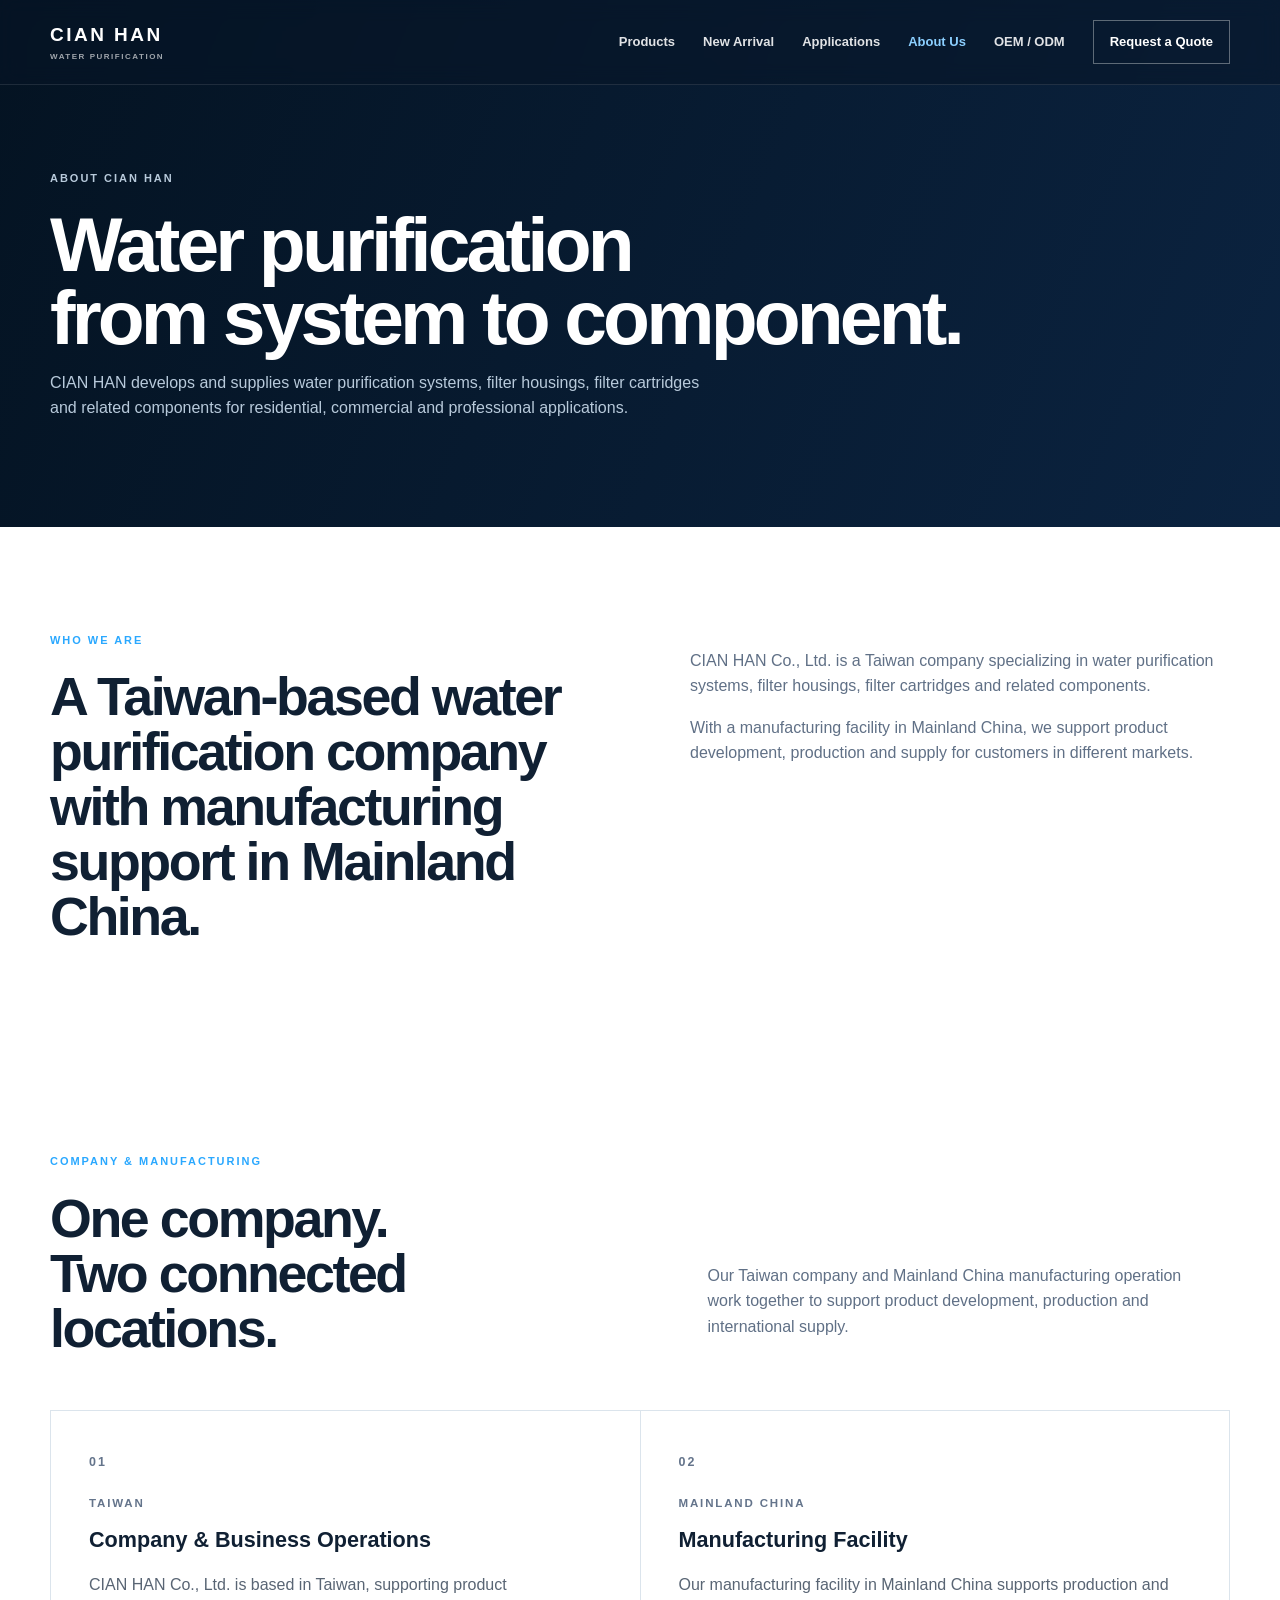
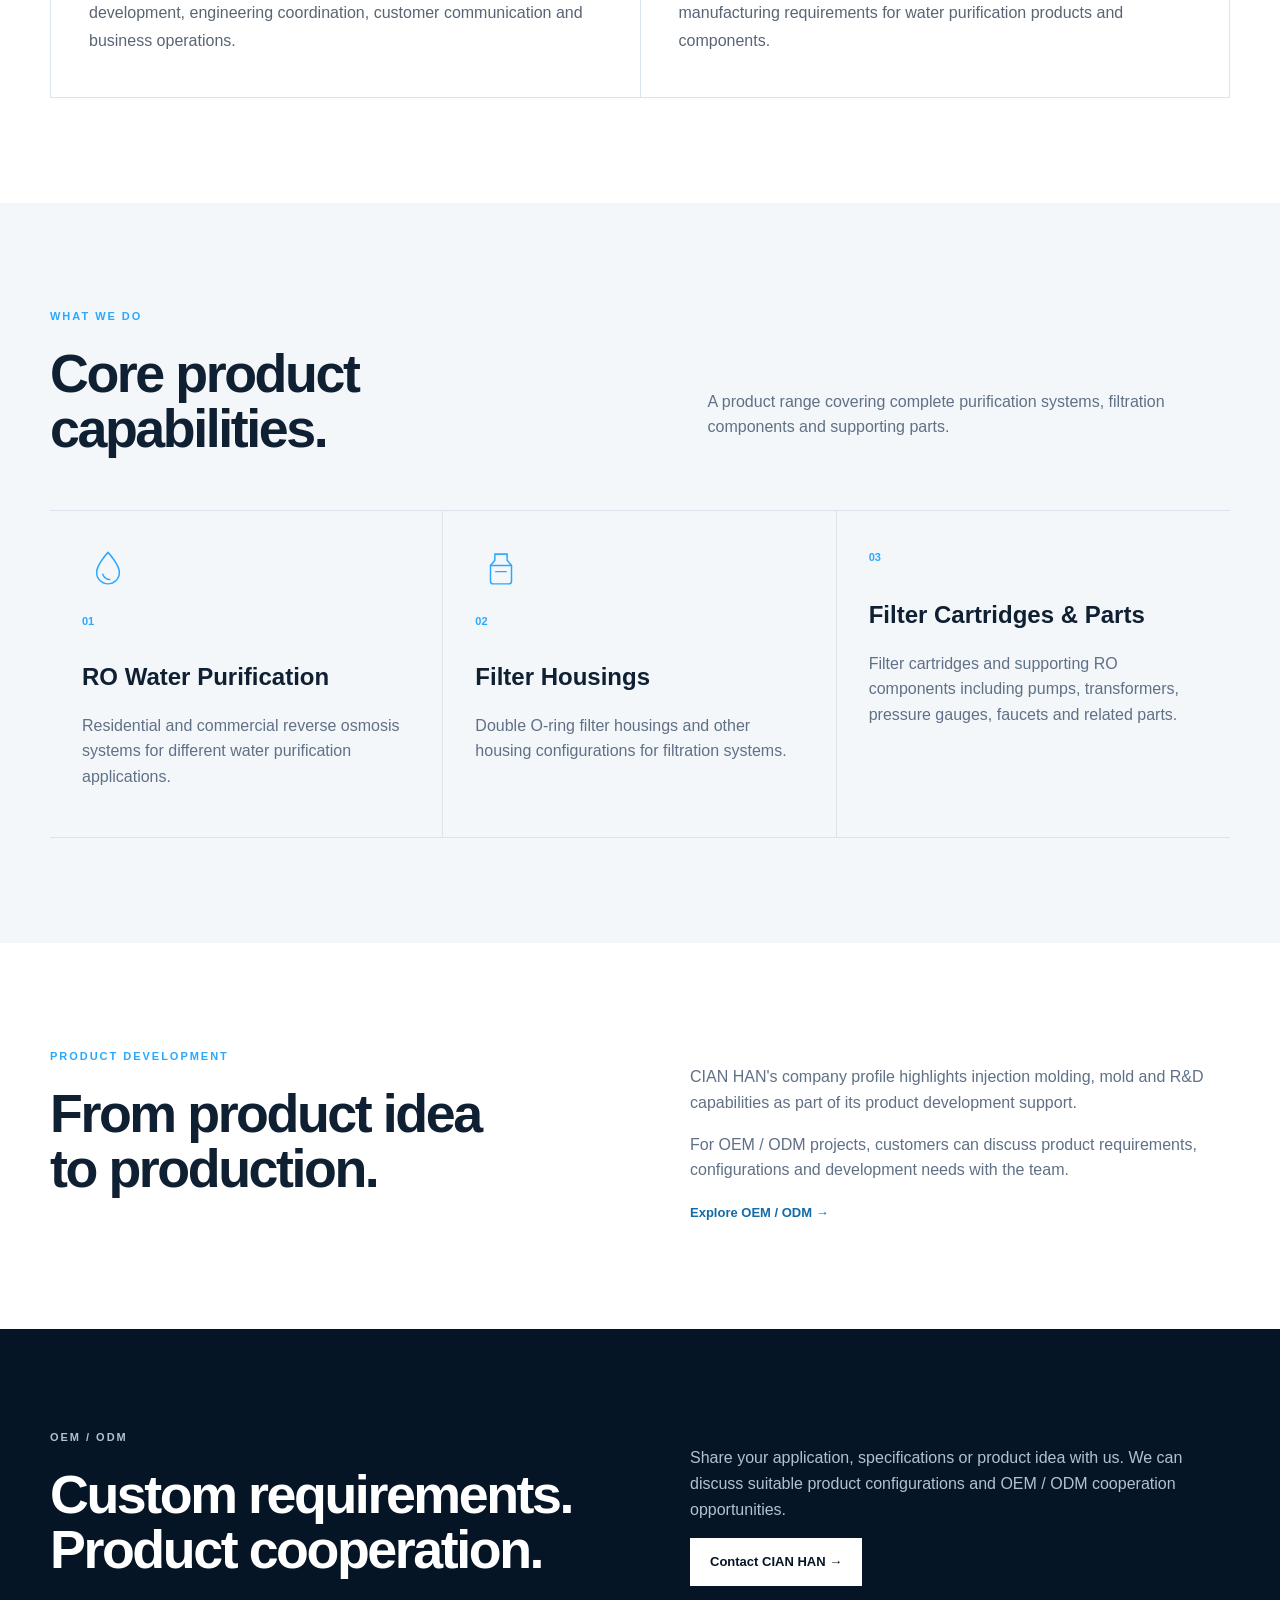
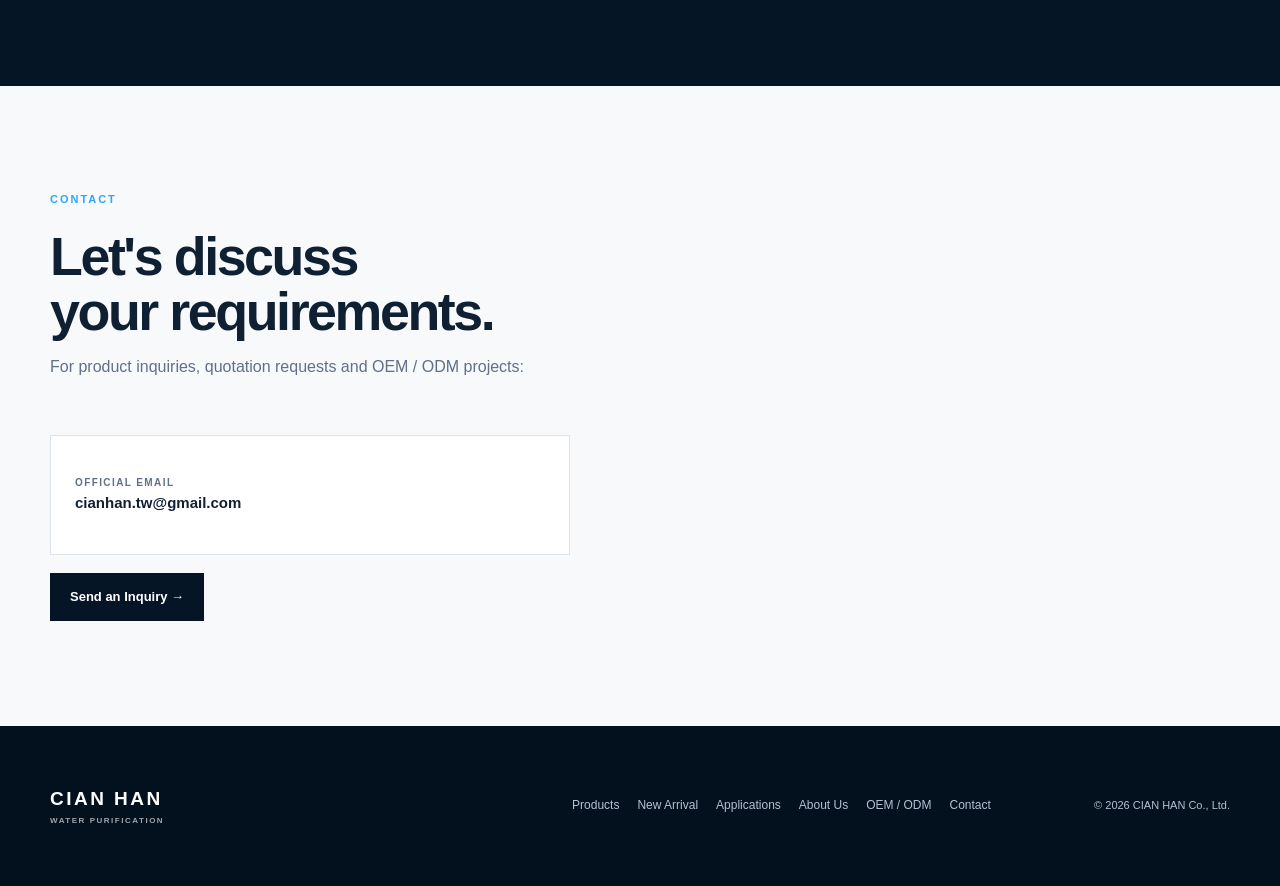
==== commit 215f729d: "Add files via upload" ====
--- a/about.html
+++ b/about.html
@@ -1 +1 @@
-<!doctype html><html lang="en"><head><meta charset="utf-8"><meta name="viewport" content="width=device-width,initial-scale=1"><meta name="description" content="CIAN HAN develops and supplies water purification systems, filter housings, filter cartridges and OEM / ODM solutions."><title>About Us | CIAN HAN</title><link rel="stylesheet" href="style.css"></head><body><header class="site-header"><div class="container header-inner"><a class="brand" href="index.html"><span class="brand-main">CIAN HAN</span><span class="brand-sub">WATER PURIFICATION</span></a><button class="menu-toggle" aria-label="Open menu" aria-expanded="false"><span></span><span></span><span></span></button><nav class="site-nav"><a href="products.html">Products</a><a href="new-arrival.html">New Arrival</a><a href="index.html#applications">Applications</a><a href="about.html">About Us</a><a href="oem.html">OEM / ODM</a><a class="nav-quote" href="contact.html">Request a Quote</a></nav></div></header><main><section class="products-hero"><div class="container"><p class="eyebrow">ABOUT CIAN HAN</p><h1>Water purification<br>from system to component.</h1><p>CIAN HAN develops and supplies water purification systems, filter housings, filter cartridges and related components for residential, commercial and professional applications.</p></div></section><section class="section"><div class="container split-section"><div><p class="section-label">WHO WE ARE</p><h2>A Taiwan-based water purification company with manufacturing support in Mainland China.</h2></div><div class="split-copy"><p>CIAN HAN Co., Ltd. is a Taiwan company specializing in water purification systems, filter housings, filter cartridges and related components.</p><p>With a manufacturing facility in Mainland China, we support product development, production and supply for customers in different markets.</p></div></div></section><section class="section network-section"><div class="container"><div class="section-heading"><div><p class="section-label">COMPANY &amp; MANUFACTURING</p><h2>One company.<br>Two connected locations.</h2></div><p class="section-intro">Our Taiwan company and Mainland China manufacturing operation work together to support product development, production and international supply.</p></div><div class="network-grid"><article class="network-card"><div class="network-number">01</div><p class="network-label">TAIWAN</p><h3>Company &amp; Business Operations</h3><p>CIAN HAN Co., Ltd. is based in Taiwan, supporting product development, engineering coordination, customer communication and business operations.</p></article><article class="network-card"><div class="network-number">02</div><p class="network-label">MAINLAND CHINA</p><h3>Manufacturing Facility</h3><p>Our manufacturing facility in Mainland China supports production and manufacturing requirements for water purification products and components.</p></article></div></div></section><section class="section applications-section"><div class="container"><div class="section-heading"><div><p class="section-label">WHAT WE DO</p><h2>Core product<br>capabilities.</h2></div><p class="section-intro">A product range covering complete purification systems, filtration components and supporting parts.</p></div><div class="application-grid"><article class="application-card"><div class="simple-icon" aria-hidden="true"><svg viewBox="0 0 48 48"><path d="M24 5S11 19 11 28a13 13 0 0 0 26 0C37 19 24 5 24 5Z"/><path d="M18 30c1.5 4 4.5 6 8 6"/></svg></div><span>01</span><h3>RO Water Purification</h3><p>Residential and commercial reverse osmosis systems for different water purification applications.</p></article><article class="application-card"><div class="simple-icon" aria-hidden="true"><svg viewBox="0 0 48 48"><path d="M17 7h14v7l5 6v18a3 3 0 0 1-3 3H15a3 3 0 0 1-3-3V20l5-6V7Z"/><path d="M12 20h24M17 7h14M18 27h12"/></svg></div><span>02</span><h3>Filter Housings</h3><p>Double O-ring filter housings and other housing configurations for filtration systems.</p></article><article class="application-card"><span>03</span><h3>Filter Cartridges & Parts</h3><p>Filter cartridges and supporting RO components including pumps, transformers, pressure gauges, faucets and related parts.</p></article></div></div></section><section class="section"><div class="container split-section"><div><p class="section-label">PRODUCT DEVELOPMENT</p><h2>From product idea<br>to production.</h2></div><div class="split-copy"><p>CIAN HAN's company profile highlights injection molding, mold and R&amp;D capabilities as part of its product development support.</p><p>For OEM / ODM projects, customers can discuss product requirements, configurations and development needs with the team.</p><a class="text-link" href="oem.html">Explore OEM / ODM →</a></div></div></section><section class="oem-section"><div class="container oem-inner"><div><p class="section-label">OEM / ODM</p><h2>Custom requirements.<br>Product cooperation.</h2></div><div><p>Share your application, specifications or product idea with us. We can discuss suitable product configurations and OEM / ODM cooperation opportunities.</p><a class="btn btn-light" href="mailto:cianhan.tw@gmail.com?subject=CIAN%20HAN%20OEM%20%2F%20ODM%20Inquiry">Contact CIAN HAN →</a></div></div></section><section class="section contact-section"><div class="container"><div class="contact-heading"><p class="section-label">CONTACT</p><h2>Let's discuss<br>your requirements.</h2><p>For product inquiries, quotation requests and OEM / ODM projects:</p></div><div class="contact-grid"><a class="contact-item" href="mailto:cianhan.tw@gmail.com"><span>OFFICIAL EMAIL</span><strong>cianhan.tw@gmail.com</strong></a></div><a class="btn contact-button" href="mailto:cianhan.tw@gmail.com?subject=CIAN%20HAN%20Inquiry">Send an Inquiry →</a></div></section></main><footer class="site-footer"><div class="container footer-inner"><a class="brand footer-brand" href="index.html"><span class="brand-main">CIAN HAN</span><span class="brand-sub">WATER PURIFICATION</span></a><div class="footer-links"><a href="products.html">Products</a><a href="new-arrival.html">New Arrival</a><a href="index.html#applications">Applications</a><a href="about.html">About Us</a><a href="oem.html">OEM / ODM</a><a href="contact.html">Contact</a></div><p>© 2026 CIAN HAN Co., Ltd.</p></div></footer><script src="products-data.js"></script><script src="script.js"></script></body></html>+<!doctype html><html lang="en"><head><meta charset="utf-8"><meta name="viewport" content="width=device-width,initial-scale=1"><meta name="description" content="CIAN HAN develops and supplies water purification systems, filter housings, filter cartridges and OEM / ODM solutions."><title>About Us | CIAN HAN</title><link rel="icon" href="data:image/svg+xml,%3Csvg xmlns='http://www.w3.org/2000/svg' viewBox='0 0 48 48'%3E%3Crect width='48' height='48' rx='8' fill='%23061526'/%3E%3Cpath d='M24 8S13 20 13 28a11 11 0 0 0 22 0C35 20 24 8 24 8Z' fill='%232aa8ff'/%3E%3C/svg%3E"><meta name="theme-color" content="#061526"><link rel="stylesheet" href="style.css"></head><body><a class="skip-link" href="#main">Skip to content</a><header class="site-header"><div class="container header-inner"><a class="brand" href="index.html"><span class="brand-main">CIAN HAN</span><span class="brand-sub">WATER PURIFICATION</span></a><button class="menu-toggle" aria-label="Open menu" aria-expanded="false"><span></span><span></span><span></span></button><nav class="site-nav"><a href="products.html">Products</a><a href="new-arrival.html">New Arrival</a><a href="applications.html">Applications</a><a href="about.html">About Us</a><a href="oem.html">OEM / ODM</a><a class="nav-quote" href="contact.html">Request a Quote</a></nav></div></header><main id="main"><section class="products-hero"><div class="container"><p class="eyebrow">ABOUT CIAN HAN</p><h1>Water purification<br>from system to component.</h1><p>CIAN HAN develops and supplies water purification systems, filter housings, filter cartridges and related components for residential, commercial and professional applications.</p></div></section><section class="section"><div class="container split-section"><div><p class="section-label">WHO WE ARE</p><h2>A Taiwan-based water purification company with manufacturing support in Mainland China.</h2></div><div class="split-copy"><p>CIAN HAN Co., Ltd. is a Taiwan company specializing in water purification systems, filter housings, filter cartridges and related components.</p><p>With a manufacturing facility in Mainland China, we support product development, production and supply for customers in different markets.</p></div></div></section><section class="section network-section"><div class="container"><div class="section-heading"><div><p class="section-label">COMPANY &amp; MANUFACTURING</p><h2>One company.<br>Two connected locations.</h2></div><p class="section-intro">Our Taiwan company and Mainland China manufacturing operation work together to support product development, production and international supply.</p></div><div class="network-grid"><article class="network-card"><div class="network-number">01</div><p class="network-label">TAIWAN</p><h3>Company &amp; Business Operations</h3><p>CIAN HAN Co., Ltd. is based in Taiwan, supporting product development, engineering coordination, customer communication and business operations.</p></article><article class="network-card"><div class="network-number">02</div><p class="network-label">MAINLAND CHINA</p><h3>Manufacturing Facility</h3><p>Our manufacturing facility in Mainland China supports production and manufacturing requirements for water purification products and components.</p></article></div></div></section><section class="section applications-section"><div class="container"><div class="section-heading"><div><p class="section-label">WHAT WE DO</p><h2>Core product<br>capabilities.</h2></div><p class="section-intro">A product range covering complete purification systems, filtration components and supporting parts.</p></div><div class="application-grid"><article class="application-card"><div class="simple-icon" aria-hidden="true"><svg viewBox="0 0 48 48"><path d="M24 5S11 19 11 28a13 13 0 0 0 26 0C37 19 24 5 24 5Z"/><path d="M18 30c1.5 4 4.5 6 8 6"/></svg></div><span>01</span><h3>RO Water Purification</h3><p>Residential and commercial reverse osmosis systems for different water purification applications.</p></article><article class="application-card"><div class="simple-icon" aria-hidden="true"><svg viewBox="0 0 48 48"><path d="M17 7h14v7l5 6v18a3 3 0 0 1-3 3H15a3 3 0 0 1-3-3V20l5-6V7Z"/><path d="M12 20h24M17 7h14M18 27h12"/></svg></div><span>02</span><h3>Filter Housings</h3><p>Double O-ring filter housings and other housing configurations for filtration systems.</p></article><article class="application-card"><span>03</span><h3>Filter Cartridges & Parts</h3><p>Filter cartridges and supporting RO components including pumps, transformers, pressure gauges, faucets and related parts.</p></article></div></div></section><section class="section"><div class="container split-section"><div><p class="section-label">PRODUCT DEVELOPMENT</p><h2>From product idea<br>to production.</h2></div><div class="split-copy"><p>CIAN HAN's company profile highlights injection molding, mold and R&amp;D capabilities as part of its product development support.</p><p>For OEM / ODM projects, customers can discuss product requirements, configurations and development needs with the team.</p><a class="text-link" href="oem.html">Explore OEM / ODM →</a></div></div></section><section class="oem-section"><div class="container oem-inner"><div><p class="section-label">OEM / ODM</p><h2>Custom requirements.<br>Product cooperation.</h2></div><div><p>Share your application, specifications or product idea with us. We can discuss suitable product configurations and OEM / ODM cooperation opportunities.</p><a class="btn btn-light" href="mailto:cianhan.tw@gmail.com?subject=CIAN%20HAN%20OEM%20%2F%20ODM%20Inquiry">Contact CIAN HAN →</a></div></div></section><section class="section contact-section"><div class="container"><div class="contact-heading"><p class="section-label">CONTACT</p><h2>Let's discuss<br>your requirements.</h2><p>For product inquiries, quotation requests and OEM / ODM projects:</p></div><div class="contact-grid"><a class="contact-item" href="mailto:cianhan.tw@gmail.com"><span>OFFICIAL EMAIL</span><strong>cianhan.tw@gmail.com</strong></a></div><a class="btn contact-button" href="mailto:cianhan.tw@gmail.com?subject=CIAN%20HAN%20Inquiry">Send an Inquiry →</a></div></section></main><footer class="site-footer"><div class="container footer-inner"><a class="brand footer-brand" href="index.html"><span class="brand-main">CIAN HAN</span><span class="brand-sub">WATER PURIFICATION</span></a><div class="footer-links"><a href="products.html">Products</a><a href="new-arrival.html">New Arrival</a><a href="applications.html">Applications</a><a href="about.html">About Us</a><a href="oem.html">OEM / ODM</a><a href="contact.html">Contact</a></div><p>© 2026 CIAN HAN Co., Ltd.</p></div></footer><script src="products-data.js"></script><script src="script.js"></script></body></html>
--- a/style.css
+++ b/style.css
@@ -52,3 +52,42 @@
 .arrival-actions{padding-top:4px}
 @media(max-width:900px){.arrival-feature,.arrival-feature-reverse{grid-template-columns:1fr;gap:28px;padding:20px;margin-top:46px}.arrival-feature-reverse .arrival-image-wrap,.arrival-feature-reverse .arrival-content{order:initial}.arrival-image-wrap{min-height:360px}.arrival-content{padding:8px 4px}.arrival-content h3{font-size:34px}}
 @media(max-width:560px){.arrival-image-wrap{min-height:280px}.arrival-content h3{font-size:29px}.arrival-lead{font-size:15px}.arrival-specs div{display:block}.arrival-specs strong{display:block;text-align:left;margin-top:5px}.new-arrival-products{padding-top:70px}}
+
+/* ===== V10 improvements ===== */
+[hidden]{display:none!important}
+.sr-only{position:absolute;width:1px;height:1px;overflow:hidden;clip:rect(0 0 0 0);white-space:nowrap}
+.skip-link{position:absolute;left:12px;top:-60px;z-index:100;padding:10px 16px;background:#fff;color:var(--navy);font-weight:750;font-size:13px}.skip-link:focus{top:12px}
+:focus-visible{outline:2px solid var(--blue);outline-offset:3px}
+.site-nav a[aria-current=page]:not(.nav-quote){color:#8bcfff;opacity:1}
+body[data-page=detail] .site-header{background:var(--navy)}
+.img-missing{color:#8fa9bb;font-size:12px;font-weight:700;padding:20px;text-align:center}
+.model-list a{padding:8px 11px;border:1px solid var(--line);color:var(--muted);font-size:11px;font-weight:700;transition:.2s}.model-list a:hover{border-color:var(--blue);color:#126ca7}
+.catalog-toolbar{border-bottom:1px solid var(--line);background:var(--light)}.catalog-toolbar .container{display:flex;align-items:center;gap:20px;padding:18px 0}
+.catalog-toolbar input{flex:1;max-width:520px;min-height:46px;padding:0 16px;border:1px solid var(--line);background:#fff;font:inherit;font-size:14px}.catalog-toolbar input:focus{border-color:var(--blue)}
+#catalog-count{color:var(--muted);font-size:13px}
+.catalog-nav a small{margin-left:4px;color:#8fa0b3;font-weight:700}.catalog-nav a[aria-current=true]{color:var(--ink);box-shadow:inset 0 -2px var(--blue)}
+.catalog-section{scroll-margin-top:50px}
+.catalog-empty{padding:90px 0;text-align:center;color:var(--muted)}
+.detail-thumbs{display:flex;gap:10px;margin-top:12px}.detail-thumbs button{width:84px;height:84px;padding:6px;background:var(--light);border:1px solid var(--line);cursor:pointer}.detail-thumbs button.is-active{border-color:var(--blue)}.detail-thumbs img{width:100%;height:100%;object-fit:contain}
+.detail-actions{display:flex;gap:10px;flex-wrap:wrap;margin-top:30px}.detail-actions .contact-button{margin-top:0}.btn-outline{border-color:var(--line);color:var(--ink)}
+.related{margin-top:90px;padding-top:50px;border-top:1px solid var(--line)}.related h2{margin:0 0 24px;font-size:28px}
+.inquiry-grid{display:grid;grid-template-columns:.8fr 1.2fr;gap:80px;align-items:start}
+.inquiry-form{display:grid;gap:16px}.inquiry-form label{display:block;font-size:12px;font-weight:750;color:var(--ink)}
+.inquiry-form input,.inquiry-form textarea{display:block;width:100%;margin-top:7px;padding:13px 14px;border:1px solid var(--line);background:#fff;font:inherit;font-size:14px;color:var(--ink)}.inquiry-form input:focus,.inquiry-form textarea:focus{border-color:var(--blue)}
+.field-row{display:grid;grid-template-columns:1fr 1fr;gap:16px}.inquiry-form .contact-button{margin-top:4px;justify-self:start;cursor:pointer}
+.form-status{margin:0;font-size:13px;color:var(--muted)}
+@media(max-width:980px){.inquiry-grid{grid-template-columns:1fr;gap:30px}}
+@media(max-width:560px){.field-row{grid-template-columns:1fr}.catalog-toolbar .container{flex-direction:column;align-items:stretch;gap:8px}}
+@media(prefers-reduced-motion:reduce){html{scroll-behavior:auto}*{transition:none!important}}
+
+/* Applications page */
+.catalog-nav a[href^="#"]{scroll-margin-top:0}
+.app-row{padding:90px 0;border-bottom:1px solid var(--line);scroll-margin-top:50px}.app-row-alt{background:var(--light)}
+.app-row-inner{display:grid;grid-template-columns:1.1fr .9fr;gap:80px;align-items:center}.app-row-alt .app-copy{order:2}.app-row-alt .app-visual{order:1}
+.app-copy h2{margin:0 0 10px;font-size:clamp(34px,4vw,50px);line-height:1.02;letter-spacing:-.04em}.app-lead{margin:0 0 14px;font-size:19px;font-weight:650;color:var(--ink)}.app-copy p{max-width:540px;color:var(--muted)}
+.app-chips-label{margin:28px 0 10px!important;font-size:12px;font-weight:800;color:var(--ink)!important}
+.app-chips{display:flex;flex-wrap:wrap;gap:8px;margin-bottom:26px}.app-chips a{padding:9px 13px;border:1px solid var(--line);background:#fff;font-size:12px;font-weight:700;color:#126ca7;transition:.2s}.app-chips a:hover{border-color:var(--blue)}
+.app-visual .image-frame{height:380px;border:1px solid var(--line)}
+.matrix-wrap{overflow-x:auto;border:1px solid var(--line);background:#fff}.matrix{width:100%;min-width:640px;border-collapse:collapse;font-size:13px}
+.matrix th,.matrix td{padding:16px 18px;border-bottom:1px solid var(--line);text-align:center}.matrix thead th{font-size:12px;color:var(--muted)}.matrix tbody th{text-align:left;font-weight:750}.matrix tbody th a{color:#126ca7}.matrix td{color:var(--blue);font-size:16px}.matrix .no{color:#c3ced9}.matrix tbody tr:last-child>*{border-bottom:0}
+@media(max-width:980px){.app-row-inner{grid-template-columns:1fr;gap:34px}.app-row-alt .app-copy,.app-row-alt .app-visual{order:initial}.app-row{padding:64px 0}.app-visual .image-frame{height:300px}}
